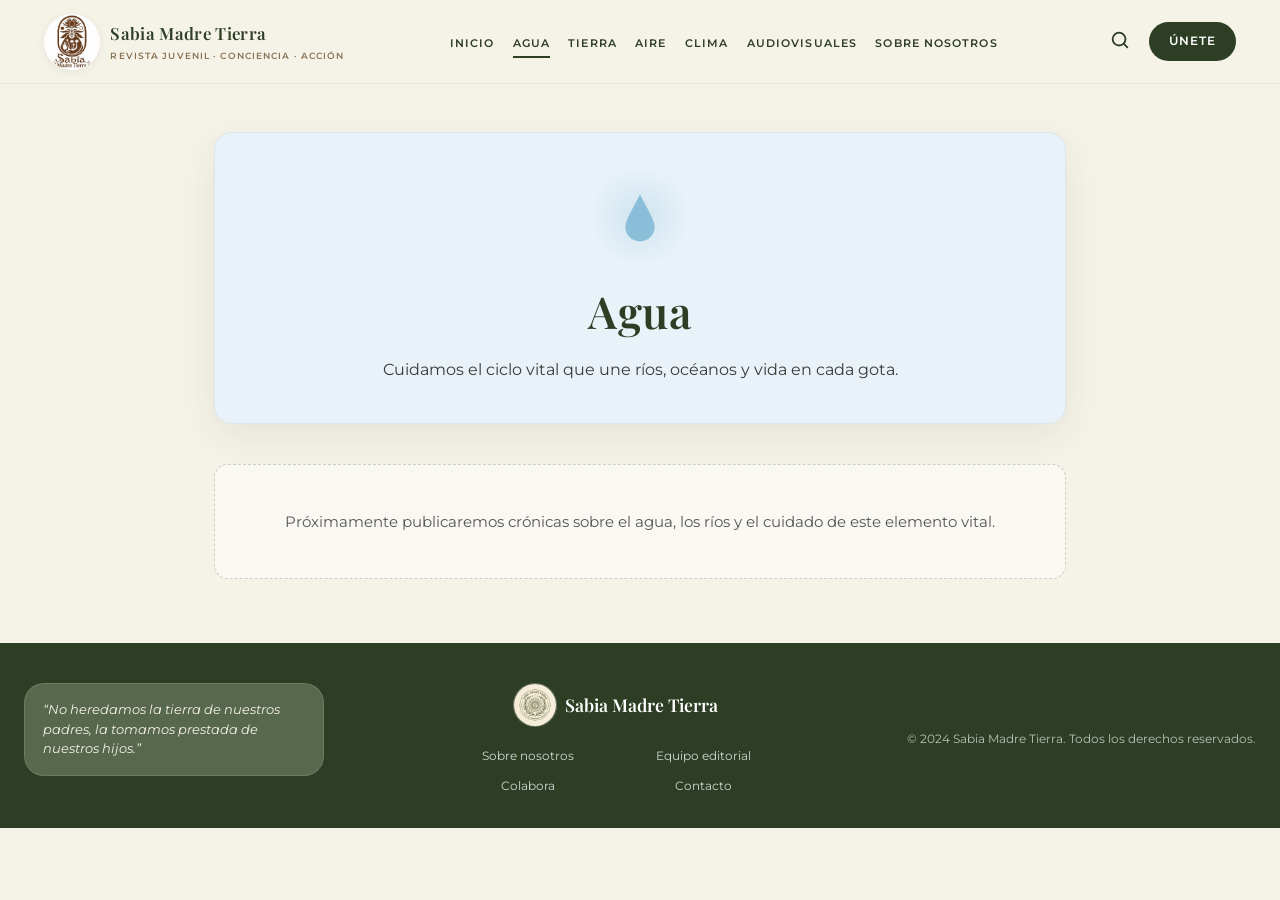
==== agua.html @ 7de76881 "version con video" ====
<!DOCTYPE html>
<html lang="es">
<head>
  <meta charset="UTF-8" />
  <meta name="viewport" content="width=device-width, initial-scale=1.0" />
  <title>Agua — Sabia Madre Tierra</title>
  <link rel="preconnect" href="https://fonts.googleapis.com" />
  <link rel="preconnect" href="https://fonts.gstatic.com" crossorigin />
  <link href="https://fonts.googleapis.com/css2?family=Dancing+Script:wght@500;600&family=Montserrat:wght@400;500;600;700&family=Playfair+Display:ital,wght@0,500;0,600;0,700;1,500;1,600&display=swap" rel="stylesheet" />
  <link rel="stylesheet" href="styles.css" />
  <link rel="icon" type="image/png" href="/imagenes/logo1.jpeg" />
</head>
<body>
  <header class="site-header">
    <div class="header-inner">
      <a href="index.html" class="brand" aria-label="Inicio Sabia Madre Tierra">
        <span class="brand-emblem" aria-hidden="true">
          <img src="imagenes/logo1.jpeg" alt="" class="brand-logo-img" width="56" height="56" decoding="async" />
        </span>
        <span class="brand-text">
          <span class="brand-name">Sabia Madre Tierra</span>
          <span class="brand-tag">REVISTA JUVENIL · CONCIENCIA · ACCIÓN</span>
        </span>
      </a>
      <nav class="main-nav" aria-label="Principal">
        <ul>
          <li><a href="index.html">INICIO</a></li>
          <li><a href="agua.html" class="is-active" aria-current="page">AGUA</a></li>
          <li><a href="tierra.html">TIERRA</a></li>
          <li><a href="aire.html">AIRE</a></li>
          <li><a href="clima.html">CLIMA</a></li>
          <li><a href="index.html#audiovisuales">AUDIOVISUALES</a></li>
          <li><a href="sobre-nosotros.html">SOBRE NOSOTROS</a></li>
        </ul>
      </nav>
      <div class="header-actions">
        <button type="button" class="icon-btn search-btn" aria-label="Buscar">
          <svg width="22" height="22" viewBox="0 0 24 24" fill="none" stroke="currentColor" stroke-width="2" stroke-linecap="round">
            <circle cx="11" cy="11" r="7"/>
            <path d="M20 20l-4-4"/>
          </svg>
        </button>
        <a href="index.html#comunidad" class="btn btn-primary btn-pill">ÚNETE</a>
      </div>
    </div>
  </header>

  <main class="page-chronicles">
    <header class="chronicles-hero chronicles-hero--agua">
      <div class="chronicles-hero-icon card-icon-wrap watercolor-blue" aria-hidden="true">
        <span class="card-icon">
          <svg viewBox="0 0 48 64" width="40" height="52"><path d="M24 4C14 24 6 36 6 44c0 10 8 18 18 18s18-8 18-18c0-8-8-20-18-40z" fill="#7EB8D4" opacity=".85"/></svg>
        </span>
      </div>
      <h1 class="chronicles-title">Agua</h1>
      <p class="chronicles-intro">Cuidamos el ciclo vital que une ríos, océanos y vida en cada gota.</p>
    </header>

    <section class="chronicles-list" aria-labelledby="chronicles-heading">
      <h2 id="chronicles-heading" class="visually-hidden">Crónicas sobre agua</h2>
      <!-- Añade cada crónica dentro de <ul class="chronicles-grid"> -->
      <ul class="chronicles-grid"></ul>
      <p class="chronicles-empty">Próximamente publicaremos crónicas sobre el agua, los ríos y el cuidado de este elemento vital.</p>
    </section>
  </main>

  <footer class="site-footer">
    <div class="footer-inner">
      <blockquote class="footer-quote">
        <span class="quote-bubble">“No heredamos la tierra de nuestros padres, la tomamos prestada de nuestros hijos.”</span>
      </blockquote>
      <div class="footer-center">
        <div class="footer-brand">
          <span class="brand-emblem brand-emblem--sm" aria-hidden="true">
            <img src="imagenes/logo.png" alt="" class="brand-logo-img brand-logo-img--sm" width="44" height="44" decoding="async" />
          </span>
          <span class="footer-brand-name">Sabia Madre Tierra</span>
        </div>
        <nav class="footer-nav" aria-label="Pie de página">
          <ul>
            <li><a href="sobre-nosotros.html">Sobre nosotros</a></li>
            <li><a href="#">Equipo editorial</a></li>
            <li><a href="#">Colabora</a></li>
            <li><a href="#">Contacto</a></li>
          </ul>
        </nav>
      </div>
      <p class="footer-copy">© 2024 Sabia Madre Tierra. Todos los derechos reservados.</p>
    </div>
  </footer>

  <script src="script.js"></script>
</body>
</html>
---- styles.css ----
/* Sabia Madre Tierra — paleta y layout según mockup */
:root {
  --cream: #f5f2e8;
  --cream-soft: #faf8f2;
  --forest: #2d3e24;
  --forest-hover: #24361d;
  --sage: #a8b89a;
  --sage-soft: rgba(168, 184, 154, 0.45);
  --sky-muted: #b8d4e8;
  --blue-card: #e8f2f8;
  --green-card: #e8efe3;
  --air-card: #e5f0f7;
  --sun-card: #faf3e0;
  --earth-card: #efe6d8;
  --brown-muted: #8b7355;
  --text-body: #3a3a38;
  --radius-lg: 18px;
  --radius-md: 14px;
  --radius-pill: 999px;
  --shadow-soft: 0 12px 40px rgba(45, 62, 36, 0.08);
  --font-serif: "Playfair Display", Georgia, serif;
  --font-sans: "Montserrat", system-ui, sans-serif;
  --font-script: "Dancing Script", cursive;
}

*,
*::before,
*::after {
  box-sizing: border-box;
}

html {
  scroll-behavior: smooth;
}

body {
  margin: 0;
  font-family: var(--font-sans);
  font-size: 15px;
  line-height: 1.55;
  color: var(--text-body);
  background: var(--cream);
}

img {
  max-width: 100%;
  height: auto;
  display: block;
}

a {
  color: inherit;
  text-decoration: none;
}

.visually-hidden {
  position: absolute;
  width: 1px;
  height: 1px;
  padding: 0;
  margin: -1px;
  overflow: hidden;
  clip: rect(0, 0, 0, 0);
  white-space: nowrap;
  border: 0;
}

/* Header */
.site-header {
  position: sticky;
  top: 0;
  z-index: 50;
  background: rgba(245, 242, 232, 0.92);
  backdrop-filter: blur(10px);
  border-bottom: 1px solid rgba(45, 62, 36, 0.06);
}

.header-inner {
  max-width: 1240px;
  margin: 0 auto;
  padding: 0.85rem 1.5rem;
  display: flex;
  align-items: center;
  justify-content: space-between;
  gap: 1.25rem;
  flex-wrap: wrap;
}

.brand {
  display: flex;
  align-items: center;
  gap: 0.65rem;
  min-width: 0;
}

.brand-emblem {
  flex-shrink: 0;
  color: var(--forest);
  display: flex;
  align-items: center;
  justify-content: center;
  border-radius: 50%;
  overflow: hidden;
  width: 56px;
  height: 56px;
  background: #fdf5e6;
  box-shadow: 0 2px 10px rgba(45, 62, 36, 0.08);
}

.brand-logo-img {
  width: 100%;
  height: 100%;
  object-fit: contain;
  display: block;
}

.brand-logo-img--sm {
  width: 100%;
  height: 100%;
}

.brand-text {
  display: flex;
  flex-direction: column;
  gap: 0.15rem;
  min-width: 0;
}

.brand-name {
  font-family: var(--font-serif);
  font-weight: 600;
  font-size: 1.05rem;
  letter-spacing: 0.02em;
  color: var(--forest);
}

.brand-tag {
  font-size: 0.58rem;
  font-weight: 600;
  letter-spacing: 0.12em;
  color: var(--brown-muted);
}

.main-nav ul {
  list-style: none;
  margin: 0;
  padding: 0;
  display: flex;
  flex-wrap: wrap;
  align-items: center;
  justify-content: center;
  gap: 0.35rem 1.15rem;
}

.main-nav a {
  font-size: 0.68rem;
  font-weight: 600;
  letter-spacing: 0.1em;
  color: var(--forest);
  padding: 0.35rem 0;
  border-bottom: 2px solid transparent;
  transition: border-color 0.2s, opacity 0.2s;
}

.main-nav a:hover {
  opacity: 0.75;
}

.main-nav a.is-active {
  border-bottom-color: var(--forest);
}

.header-actions {
  display: flex;
  align-items: center;
  gap: 0.75rem;
}

.icon-btn {
  background: none;
  border: none;
  padding: 0.4rem;
  cursor: pointer;
  color: var(--forest);
  border-radius: 10px;
  transition: background 0.2s, transform 0.2s;
}

.icon-btn:hover {
  background: rgba(45, 62, 36, 0.08);
}

.btn {
  display: inline-flex;
  align-items: center;
  justify-content: center;
  font-family: var(--font-sans);
  font-weight: 600;
  font-size: 0.72rem;
  letter-spacing: 0.08em;
  border: none;
  cursor: pointer;
  transition: transform 0.2s, background 0.2s, box-shadow 0.2s;
}

.btn-primary {
  background: var(--forest);
  color: #fff;
}

.btn-primary:hover {
  background: var(--forest-hover);
  transform: translateY(-1px);
  box-shadow: 0 6px 20px rgba(45, 62, 36, 0.25);
}

.btn-pill {
  padding: 0.65rem 1.25rem;
  border-radius: var(--radius-pill);
}

.link-arrow {
  font-size: 0.72rem;
  font-weight: 600;
  letter-spacing: 0.06em;
  color: var(--forest);
  border-bottom: 1px solid transparent;
  transition: border-color 0.2s, opacity 0.2s;
}

.link-arrow:hover {
  border-bottom-color: var(--forest);
}

.link-on-dark {
  color: #fff;
}

.link-on-dark:hover {
  border-bottom-color: rgba(255, 255, 255, 0.6);
}

/* Hero */
.hero {
  padding: 2.5rem 1.5rem 3.5rem;
  max-width: 1240px;
  margin: 0 auto;
}

.hero-grid {
  display: grid;
  grid-template-columns: 1fr 1.05fr;
  gap: 2.5rem 3rem;
  align-items: center;
}

.hero-copy {
  padding-right: 0.5rem;
}

.hero-title {
  font-family: var(--font-serif);
  font-weight: 600;
  font-size: clamp(2rem, 4vw, 2.85rem);
  line-height:1.2;
  color: var(--forest);
  margin: 0 0 1.25rem;
}

.hero-title em {
  font-style: italic;
  font-weight: 500;
}

.hero-lead {
  margin: 0 0 1.75rem;
  max-width: 32rem;
  font-size: 0.98rem;
  color: #4a4a46;
}

.hero-cta {
  display: flex;
  flex-wrap: wrap;
  align-items: center;
  gap: 1.25rem 1.75rem;
}

.hero-visual {
  position: relative;
  min-height: 420px;
}

.hero-visual-bg {
  position: absolute;
  inset: 8% 0 0 12%;
  background: radial-gradient(ellipse at 30% 40%, var(--sage-soft), transparent 55%);
  pointer-events: none;
}

.leaf {
  position: absolute;
  z-index: 2;
  pointer-events: none;
}

.leaf-1 {
  width: 72px;
  top: 4%;
  right: 6%;
}

.leaf-2 {
  width: 56px;
  bottom: 18%;
  left: 4%;
  transform: rotate(-15deg);
}

.hero-blob-wrap {
  position: relative;
  width: min(100%, 520px);
  margin-left: auto;
  margin-right: 0;
  padding: 1rem;
}

.blob-sage {
  position: absolute;
  border-radius: 50%;
  background: var(--sage-soft);
  z-index: 0;
}

.blob-sage-1 {
  width: 180px;
  height: 180px;
  top: -4%;
  left: -2%;
}

.blob-sage-2 {
  width: 120px;
  height: 120px;
  bottom: 12%;
  right: -4%;
}

.hero-photo {
  margin: 0;
  position: relative;
  z-index: 1;
  border-radius: 50%;
  overflow: hidden;
  aspect-ratio: 1 / 1.12;
  max-width: 100%;
  box-shadow: var(--shadow-soft);
  /* forma orgánica tipo óvalo */
  border-radius: 48% 52% 50% 50% / 42% 42% 58% 58%;
}

.hero-photo img {
  width: 100%;
  height: 100%;
  object-fit: cover;
  object-position: center 35%;
}

.hero-quote-circle {
  position: absolute;
  z-index: 3;
  right: -2%;
  bottom: 18%;
  width: 150px;
  height: 150px;
  border-radius: 50%;
  background: var(--forest);
  display: flex;
  align-items: center;
  justify-content: center;
  padding: 1.1rem;
  text-align: center;
  box-shadow: 0 10px 30px rgba(45, 62, 36, 0.35);
}

.hero-quote-script {
  margin: 0;
  font-family: var(--font-script);
  font-size: 1.35rem;
  line-height: 1.25;
  color: #fff;
  font-weight: 600;
}

.scroll-hint {
  position: absolute;
  left: 8%;
  bottom: 6%;
  z-index: 4;
  width: 44px;
  height: 44px;
  border-radius: 50%;
  border: none;
  background: #fff;
  box-shadow: 0 4px 20px rgba(0, 0, 0, 0.1);
  cursor: pointer;
  display: flex;
  align-items: center;
  justify-content: center;
  transition: transform 0.2s, box-shadow 0.2s;
}

.scroll-hint:hover {
  transform: scale(1.05);
  box-shadow: 0 8px 28px rgba(0, 0, 0, 0.12);
}

/* Categories */
.categories {
  padding: 0 1.5rem 3.5rem;
  max-width: 1240px;
  margin: 0 auto;
}

.category-grid {
  display: grid;
  grid-template-columns: repeat(5, 1fr);
  gap: 1rem;
}

.category-card {
  border-radius: var(--radius-lg);
  padding: 1.5rem 1.1rem 1.35rem;
  text-align: center;
  transition: transform 0.25s, box-shadow 0.25s;
  min-height: 100%;
  display: flex;
  flex-direction: column;
  align-items: center;
}

.category-card:hover {
  transform: translateY(-4px);
  box-shadow: var(--shadow-soft);
}

.card-agua {
  background: var(--blue-card);
}
.card-tierra {
  background: var(--green-card);
}
.card-aire {
  background: var(--air-card);
}
.card-clima {
  background: var(--sun-card);
}
.card-conciencia {
  background: var(--earth-card);
}

.card-icon-wrap {
  width: 88px;
  height: 88px;
  border-radius: 50%;
  display: flex;
  align-items: center;
  justify-content: center;
  margin-bottom: 1rem;
  position: relative;
}

.card-icon-wrap::after {
  content: "";
  position: absolute;
  inset: -6px;
  border-radius: 50%;
  opacity: 0.35;
  z-index: 0;
}

.watercolor-blue::after {
  background: radial-gradient(circle, #9ecae0 0%, transparent 70%);
}
.watercolor-green::after {
  background: radial-gradient(circle, #b5d4b0 0%, transparent 70%);
}
.watercolor-sky::after {
  background: radial-gradient(circle, #c5dce8 0%, transparent 70%);
}
.watercolor-sun::after {
  background: radial-gradient(circle, #f0d9a0 0%, transparent 70%);
}
.watercolor-earth::after {
  background: radial-gradient(circle, #d4c4a8 0%, transparent 70%);
}

.card-icon {
  position: relative;
  z-index: 1;
  display: flex;
  align-items: center;
  justify-content: center;
}

.card-title {
  margin: 0 0 0.5rem;
  font-size: 0.78rem;
  font-weight: 700;
  letter-spacing: 0.12em;
  color: var(--forest);
}

.card-desc {
  margin: 0 0 1rem;
  font-size: 0.78rem;
  color: #555;
  flex: 1;
}

.card-more {
  font-size: 0.72rem;
  font-weight: 600;
  color: var(--forest);
  letter-spacing: 0.04em;
}

.card-more:hover {
  text-decoration: underline;
}

/* Audiovisual */
.audiovisual {
  padding: 0 1.5rem 3.5rem;
  max-width: 1240px;
  margin: 0 auto;
}

.section-head {
  display: flex;
  align-items: center;
  gap: 0.6rem;
  margin-bottom: 1.25rem;
}

.section-icon {
  color: var(--forest);
  display: flex;
}

.section-title {
  margin: 0;
  font-family: var(--font-sans);
  font-size: 0.85rem;
  font-weight: 700;
  letter-spacing: 0.14em;
  color: var(--forest);
}

.carousel {
  position: relative;
  display: flex;
  align-items: center;
  gap: 0.5rem;
}

.carousel-viewport {
  overflow: hidden;
  flex: 1;
  border-radius: var(--radius-md);
}

.carousel-track {
  list-style: none;
  margin: 0;
  padding: 0.25rem 0 0.5rem;
  display: flex;
  gap: 1.1rem;
  transition: transform 0.45s cubic-bezier(0.25, 0.8, 0.25, 1);
  will-change: transform;
}

.av-card {
  flex: 0 0 calc((100% - 3 * 1.1rem) / 4);
  min-width: 200px;
  max-width: 280px;
}

@media (min-width: 1100px) {
  .av-card {
    flex: 0 0 calc((100% - 4 * 1.1rem) / 5);
  }
}

.av-thumb {
  position: relative;
  display: block;
  border-radius: var(--radius-md);
  overflow: hidden;
  aspect-ratio: 16 / 10;
  margin-bottom: 0.65rem;
  box-shadow: 0 4px 16px rgba(45, 62, 36, 0.1);
  transition: transform 0.25s, box-shadow 0.25s;
}

.av-thumb:hover {
  transform: translateY(-3px);
  box-shadow: 0 10px 28px rgba(45, 62, 36, 0.15);
}

.av-thumb img {
  width: 100%;
  height: 100%;
  object-fit: cover;
}

.av-play {
  position: absolute;
  inset: 0;
  display: flex;
  align-items: center;
  justify-content: center;
  background: rgba(45, 62, 36, 0.25);
  transition: background 0.2s;
}

.av-thumb:hover .av-play {
  background: rgba(45, 62, 36, 0.35);
}

.av-duration {
  position: absolute;
  bottom: 8px;
  right: 8px;
  font-size: 0.65rem;
  font-weight: 600;
  letter-spacing: 0.04em;
  color: #fff;
  background: rgba(0, 0, 0, 0.55);
  padding: 0.2rem 0.45rem;
  border-radius: 6px;
}

.av-title {
  margin: 0 0 0.35rem;
  font-family: var(--font-serif);
  font-size: 0.95rem;
  font-weight: 600;
  line-height: 1.35;
  color: var(--forest);
}

.av-tag {
  font-size: 0.65rem;
  font-weight: 600;
  letter-spacing: 0.1em;
  text-transform: uppercase;
  color: #6d6d6a;
}

.carousel-btn {
  flex-shrink: 0;
  width: 42px;
  height: 42px;
  border-radius: 50%;
  border: 1px solid rgba(45, 62, 36, 0.12);
  background: #fff;
  color: #888;
  cursor: pointer;
  display: flex;
  align-items: center;
  justify-content: center;
  transition: background 0.2s, color 0.2s, border-color 0.2s;
}

.carousel-btn:hover:not(:disabled) {
  color: var(--forest);
  border-color: rgba(45, 62, 36, 0.25);
  background: var(--cream-soft);
}

.carousel-btn:disabled {
  opacity: 0.35;
  cursor: not-allowed;
}

/* Páginas de crónicas (Agua, Tierra, Aire, Clima) */
.page-chronicles {
  padding: clamp(2rem, 5vw, 3rem) clamp(1rem, 4vw, 1.5rem) clamp(3rem, 6vw, 4rem);
  max-width: 900px;
  margin: 0 auto;
  width: 100%;
}

.chronicles-hero {
  text-align: center;
  margin: 0 auto 2.5rem;
  padding: clamp(1.75rem, 4vw, 2.5rem) clamp(1.25rem, 4vw, 2rem);
  border-radius: var(--radius-lg);
  border: 1px solid rgba(45, 62, 36, 0.06);
  box-shadow: var(--shadow-soft);
}

.chronicles-hero--agua {
  background: var(--blue-card);
}

.chronicles-hero--tierra {
  background: var(--green-card);
}

.chronicles-hero--aire {
  background: var(--air-card);
}

.chronicles-hero--clima {
  background: var(--sun-card);
}

.chronicles-hero-icon {
  margin: 0 auto 1rem;
}

.chronicles-title {
  margin: 0 0 0.75rem;
  font-family: var(--font-serif);
  font-size: clamp(2rem, 5vw, 2.75rem);
  font-weight: 600;
  color: var(--forest);
  letter-spacing: 0.02em;
}

.chronicles-intro {
  margin: 0;
  max-width: 36rem;
  margin-inline: auto;
  font-size: clamp(0.9rem, 2.2vw, 1rem);
  line-height: 1.6;
  color: var(--text-body);
}

.chronicles-list {
  margin: 0;
}

.chronicles-grid {
  list-style: none;
  margin: 0;
  padding: 0;
  display: grid;
  gap: 1.25rem;
}

.chronicles-grid:not(:empty) + .chronicles-empty {
  display: none;
}

.chronicle-card {
  padding: 1.35rem 1.5rem;
  background: var(--cream-soft);
  border-radius: var(--radius-md);
  border: 1px solid rgba(45, 62, 36, 0.08);
  box-shadow: 0 4px 16px rgba(45, 62, 36, 0.06);
}

.chronicle-card h2 {
  margin: 0 0 0.5rem;
  font-family: var(--font-serif);
  font-size: 1.25rem;
  font-weight: 600;
  color: var(--forest);
}

.chronicle-card h2 a:hover {
  text-decoration: underline;
}

.chronicle-excerpt {
  margin: 0 0 0.65rem;
  font-size: 0.9rem;
  line-height: 1.6;
  color: var(--text-body);
}

.chronicle-date {
  font-size: 0.75rem;
  font-weight: 600;
  letter-spacing: 0.06em;
  text-transform: uppercase;
  color: var(--brown-muted);
}

.chronicles-empty {
  margin: 0;
  text-align: center;
  padding: clamp(2rem, 5vw, 2.75rem) clamp(1.25rem, 4vw, 1.75rem);
  border-radius: var(--radius-md);
  background: var(--cream-soft);
  border: 1px dashed rgba(45, 62, 36, 0.22);
  font-size: clamp(0.88rem, 2.2vw, 0.95rem);
  line-height: 1.65;
  color: #555;
}

/* Página de video */
.page-video {
  padding: clamp(1.5rem, 4vw, 2.5rem) clamp(1rem, 4vw, 1.5rem) clamp(3rem, 6vw, 4rem);
  max-width: 960px;
  margin: 0 auto;
  width: 100%;
}

.video-page-inner {
  width: 100%;
}

.video-back {
  display: inline-block;
  margin-bottom: 1.25rem;
  font-size: 0.85rem;
  font-weight: 600;
  color: var(--forest);
}

.video-page-title {
  margin: 0 0 0.5rem;
  font-family: var(--font-serif);
  font-size: clamp(1.5rem, 4vw, 2rem);
  font-weight: 600;
  color: var(--forest);
}

.video-page-desc {
  margin: 0 0 1.5rem;
  font-size: 0.95rem;
  line-height: 1.6;
  color: var(--text-body);
}

.video-player-wrap {
  border-radius: var(--radius-lg);
  overflow: hidden;
  background: #1a1a18;
  box-shadow: var(--shadow-soft);
  border: 1px solid rgba(45, 62, 36, 0.1);
}

.video-player {
  display: block;
  width: 100%;
  max-height: min(72vh, 720px);
  aspect-ratio: 16 / 9;
  object-fit: contain;
  background: #000;
}

.av-title a {
  color: inherit;
  transition: color 0.2s;
}

.av-title a:hover {
  color: var(--forest);
}

/* Página Sobre nosotros */
.page-about {
  display: flex;
  flex-direction: column;
  justify-content: center;
  flex: 1;
  min-height: calc(100vh - 88px - 220px);
  padding-top: 0.5rem;
}

/* Sobre nosotros */
.about {
  padding: clamp(2rem, 5vw, 3.5rem) clamp(1rem, 4vw, 1.5rem) clamp(2.5rem, 6vw, 4rem);
  max-width: 1240px;
  margin: 0 auto;
  width: 100%;
}

.about-inner {
  display: grid;
  grid-template-columns: minmax(0, 0.95fr) minmax(0, 1.05fr);
  gap: clamp(1.5rem, 4vw, 2.5rem);
  align-items: center;
  max-width: 1040px;
  width: 100%;
  margin: 0 auto;
  padding: clamp(1.5rem, 4vw, 2.5rem) clamp(1.25rem, 4vw, 2rem);
  background: var(--cream-soft);
  border-radius: var(--radius-lg);
  box-shadow: var(--shadow-soft);
  border: 1px solid rgba(45, 62, 36, 0.06);
}

.about-media {
  margin: 0;
  width: 100%;
  border-radius: var(--radius-md);
  overflow: hidden;
  box-shadow: 0 8px 28px rgba(45, 62, 36, 0.12);
}

.about-media img {
  width: 100%;
  height: auto;
  display: block;
  object-fit: cover;
  aspect-ratio: 4 / 5;
}

.about-content {
  min-width: 0;
}

.about-title {
  margin: 0 0 1.25rem;
  font-family: var(--font-serif);
  font-size: clamp(1.75rem, 4vw, 2.25rem);
  font-weight: 600;
  color: var(--forest);
  letter-spacing: 0.02em;
}

.about-body {
  display: flex;
  flex-direction: column;
  gap: 1.1rem;
}

.about-body p {
  margin: 0;
  font-size: clamp(0.88rem, 2.2vw, 0.95rem);
  line-height: 1.65;
  color: var(--text-body);
}

/* Dual: featured + newsletter */
.dual-grid {
  max-width: 1240px;
  margin: 0 auto;
  padding: 0 1.5rem 4rem;
  display: grid;
  grid-template-columns: 1fr 1fr;
  gap: 1.25rem;
  align-items: stretch;
}

.featured-block {
  position: relative;
  background: var(--forest);
  color: #fff;
  border-radius: var(--radius-lg);
  padding: 2rem 2rem 2.25rem;
  overflow: hidden;
  min-height: 280px;
  display: flex;
  flex-direction: column;
  justify-content: center;
  transition: transform 0.25s, box-shadow 0.25s;
}

.featured-block:hover {
  transform: translateY(-2px);
  box-shadow: 0 16px 40px rgba(45, 62, 36, 0.25);
}

.featured-kicker {
  margin: 0 0 0.75rem;
  font-size: 0.68rem;
  font-weight: 700;
  letter-spacing: 0.14em;
  opacity: 0.9;
}

.featured-title {
  margin: 0 0 1.25rem;
  font-family: var(--font-serif);
  font-size: clamp(1.35rem, 2.4vw, 1.75rem);
  font-weight: 600;
  line-height: 1.3;
  max-width: 22rem;
}

.featured-deco {
  position: absolute;
  right: -10px;
  bottom: -20px;
  opacity: 0.5;
  pointer-events: none;
}

.newsletter-block {
  position: relative;
  background: #ebe4d4;
  border-radius: var(--radius-lg);
  padding: 2rem 2rem 1.75rem;
  overflow: hidden;
  transition: transform 0.25s, box-shadow 0.25s;
}

.newsletter-block:hover {
  transform: translateY(-2px);
  box-shadow: var(--shadow-soft);
}

.newsletter-title {
  margin: 0 0 0.65rem;
  font-family: var(--font-sans);
  font-size: 0.82rem;
  font-weight: 700;
  letter-spacing: 0.12em;
  color: var(--forest);
}

.newsletter-text {
  margin: 0 0 1.25rem;
  font-size: 0.88rem;
  color: #4a4a46;
  max-width: 26rem;
}

.newsletter-form {
  display: flex;
  gap: 0;
  margin-bottom: 1.35rem;
  max-width: 100%;
}

.newsletter-input {
  flex: 1;
  min-width: 0;
  padding: 0.85rem 1rem;
  border: 1px solid rgba(45, 62, 36, 0.12);
  border-radius: var(--radius-md) 0 0 var(--radius-md);
  font-family: var(--font-sans);
  font-size: 0.85rem;
  background: #fff;
  outline: none;
}

.newsletter-input:focus {
  border-color: var(--forest);
}

.newsletter-submit {
  flex-shrink: 0;
  width: 52px;
  border: none;
  background: var(--forest);
  color: #fff;
  border-radius: 0 var(--radius-md) var(--radius-md) 0;
  cursor: pointer;
  display: flex;
  align-items: center;
  justify-content: center;
  transition: background 0.2s;
}

.newsletter-submit:hover {
  background: var(--forest-hover);
}

.social-row {
  display: flex;
  gap: 0.85rem;
}

.social-link {
  color: var(--forest);
  opacity: 0.85;
  transition: opacity 0.2s, transform 0.2s;
}

.social-link:hover {
  opacity: 1;
  transform: translateY(-2px);
}

.newsletter-deco {
  position: absolute;
  right: -5%;
  bottom: -15%;
  width: 140px;
  opacity: 1;
  pointer-events: none;
}

/* Footer */
.site-footer {
  background: var(--forest);
  color: rgba(255, 255, 255, 0.9);
  padding: 2.5rem 1.5rem 2rem;
}

.footer-inner {
  max-width: 1240px;
  margin: 0 auto;
  display: flex;
  flex-wrap: wrap;
  align-items: flex-start;
  justify-content: space-between;
  gap: 2rem;
}

.footer-quote {
  margin: 0;
  flex: 1 1 240px;
  max-width: 300px;
}

.quote-bubble {
  display: inline-block;
  font-size: 0.82rem;
  line-height: 1.5;
  font-style: italic;
  padding: 1rem 1.15rem;
  border-radius: 20px;
  background: rgba(168, 184, 154, 0.35);
  color: #f5f2e8;
  border: 1px solid rgba(255, 255, 255, 0.12);
}

.footer-center {
  flex: 1 1 280px;
  text-align: center;
}

.footer-brand {
  display: flex;
  align-items: center;
  justify-content: center;
  gap: 0.5rem;
  margin-bottom: 1rem;
  color: #fff;
}

.brand-emblem--sm {
  color: #fff;
  width: 44px;
  height: 44px;
  background: rgba(255, 255, 255, 0.12);
  box-shadow: none;
  border: 1px solid rgba(255, 255, 255, 0.2);
}

.footer-brand-name {
  font-family: var(--font-serif);
  font-size: 1.1rem;
  font-weight: 600;
}

.footer-nav ul {
  list-style: none;
  margin: 0;
  padding: 0;
  display: grid;
  grid-template-columns: 1fr 1fr;
  gap: 0.4rem 2rem;
  justify-content: center;
  justify-items: center;
  max-width: 320px;
  margin-left: auto;
  margin-right: auto;
}

.footer-nav a {
  font-size: 0.78rem;
  opacity: 0.88;
  transition: opacity 0.2s;
}

.footer-nav a:hover {
  opacity: 1;
  text-decoration: underline;
}

.footer-copy {
  margin: 0;
  flex: 0 0 auto;
  font-size: 0.72rem;
  opacity: 0.75;
  align-self: center;
  text-align: right;
}

@media (max-width: 1024px) {
  .category-grid {
    grid-template-columns: repeat(3, 1fr);
  }

  .hero-grid {
    grid-template-columns: 1fr;
  }

  .hero-visual {
    min-height: 380px;
    max-width: 520px;
    margin: 0 auto;
  }

  .hero-blob-wrap {
    margin: 0 auto;
  }

  .scroll-hint {
    left: 0;
  }

  .about-inner {
    grid-template-columns: 1fr;
    max-width: 640px;
  }

  .about-media {
    max-width: 420px;
    margin-inline: auto;
  }
}

@media (max-width: 768px) {
  .header-inner {
    justify-content: center;
  }

  .main-nav {
    order: 3;
    width: 100%;
  }

  .main-nav ul {
    justify-content: center;
  }

  .category-grid {
    grid-template-columns: repeat(2, 1fr);
  }

  .dual-grid {
    grid-template-columns: 1fr;
  }

  .carousel-btn {
    display: none;
  }

  .carousel-viewport {
    overflow-x: auto;
    scroll-snap-type: x mandatory;
    -webkit-overflow-scrolling: touch;
  }

  .carousel-track {
    transition: none;
  }

  .av-card {
    scroll-snap-align: start;
    flex: 0 0 78vw;
    max-width: 300px;
  }

  .footer-inner {
    flex-direction: column;
    align-items: center;
    text-align: center;
  }

  .footer-quote {
    max-width: 100%;
  }

  .footer-copy {
    text-align: center;
  }

  .about-inner {
    max-width: 100%;
    padding: 1.5rem 1.15rem;
    gap: 1.35rem;
  }

  .about-media {
    max-width: 100%;
  }

  .about-media img {
    aspect-ratio: 16 / 10;
    max-height: 280px;
  }

  .about-title {
    font-size: 1.65rem;
    text-align: center;
  }

  .about-content {
    text-align: left;
  }

  .about-body {
    gap: 1rem;
  }
}

@media (max-width: 480px) {
  .category-grid {
    grid-template-columns: 1fr;
  }

  .hero-quote-circle {
    width: 130px;
    height: 130px;
    right: 0;
  }

  .hero-quote-script {
    font-size: 1.15rem;
  }

  .about {
    padding-inline: 0.85rem;
  }

  .about-inner {
    padding: 1.25rem 1rem;
    border-radius: var(--radius-md);
  }

  .about-media img {
    max-height: 220px;
    aspect-ratio: 3 / 2;
  }

  .about-title {
    font-size: 1.45rem;
    margin-bottom: 1rem;
  }

  .about-body p {
    font-size: 0.88rem;
    line-height: 1.6;
  }
}

@media (prefers-reduced-motion: reduce) {
  html {
    scroll-behavior: auto;
  }

  *,
  *::before,
  *::after {
    animation-duration: 0.01ms !important;
    animation-iteration-count: 1 !important;
    transition-duration: 0.01ms !important;
  }

  .carousel-track {
    transition: none;
  }
}
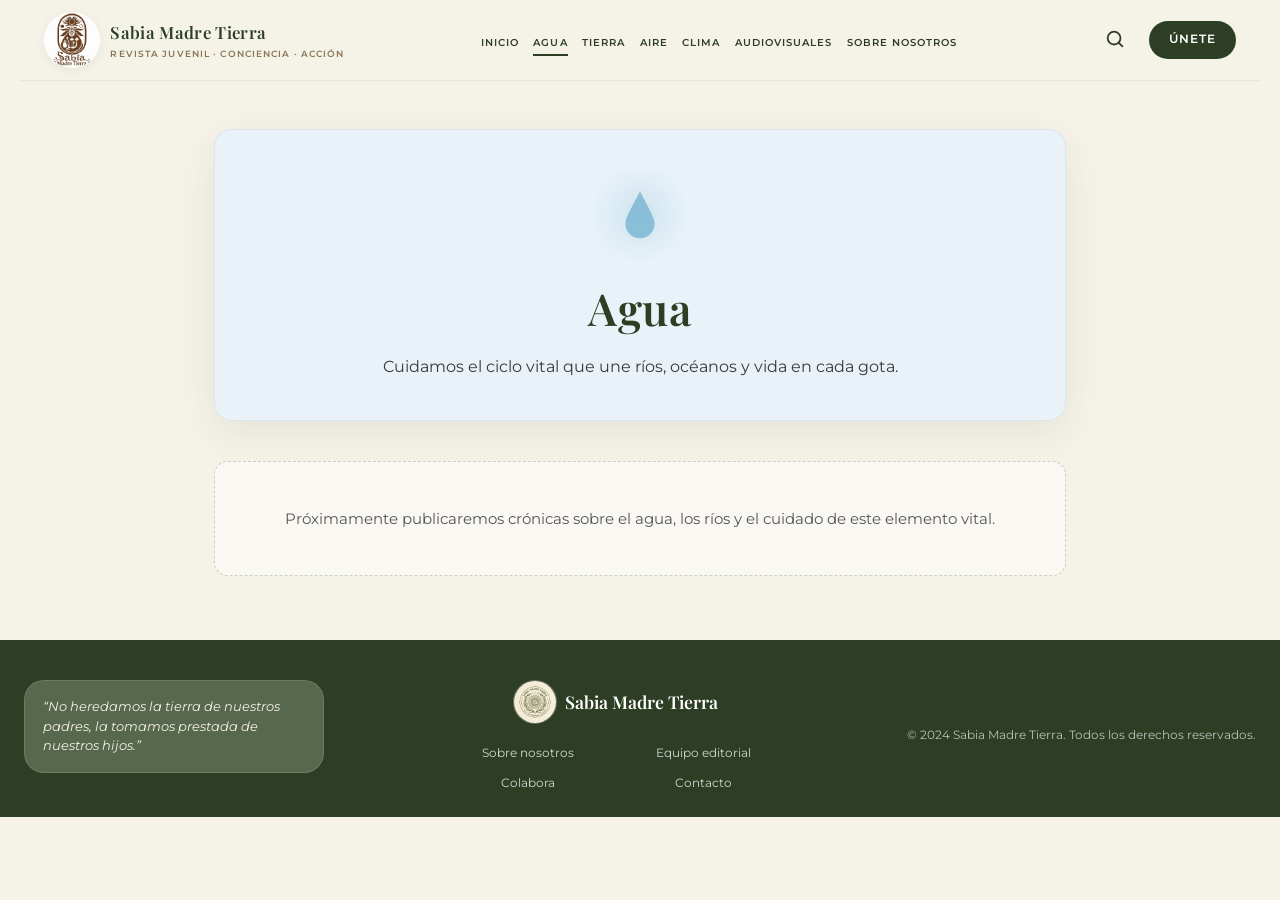
==== commit 7f7c3100: "corregido errores" ====
--- a/agua.html
+++ b/agua.html
@@ -22,17 +22,6 @@
           <span class="brand-tag">REVISTA JUVENIL · CONCIENCIA · ACCIÓN</span>
         </span>
       </a>
-      <nav class="main-nav" aria-label="Principal">
-        <ul>
-          <li><a href="index.html">INICIO</a></li>
-          <li><a href="agua.html" class="is-active" aria-current="page">AGUA</a></li>
-          <li><a href="tierra.html">TIERRA</a></li>
-          <li><a href="aire.html">AIRE</a></li>
-          <li><a href="clima.html">CLIMA</a></li>
-          <li><a href="index.html#audiovisuales">AUDIOVISUALES</a></li>
-          <li><a href="sobre-nosotros.html">SOBRE NOSOTROS</a></li>
-        </ul>
-      </nav>
       <div class="header-actions">
         <button type="button" class="icon-btn search-btn" aria-label="Buscar">
           <svg width="22" height="22" viewBox="0 0 24 24" fill="none" stroke="currentColor" stroke-width="2" stroke-linecap="round">
@@ -40,9 +29,29 @@
             <path d="M20 20l-4-4"/>
           </svg>
         </button>
-        <a href="index.html#comunidad" class="btn btn-primary btn-pill">ÚNETE</a>
+        <a href="index.html#comunidad" class="btn btn-primary btn-pill header-cta">ÚNETE</a>
       </div>
+      <button type="button" class="nav-toggle" data-nav-toggle aria-expanded="false" aria-controls="site-nav" aria-label="Abrir menú">
+        <span class="nav-toggle-bars" aria-hidden="true">
+          <span class="nav-toggle-bar"></span>
+          <span class="nav-toggle-bar"></span>
+          <span class="nav-toggle-bar"></span>
+        </span>
+      </button>
     </div>
+    <nav class="main-nav" id="site-nav" aria-label="Principal">
+      <ul class="nav-list">
+        <li><a href="index.html">Inicio</a></li>
+        <li><a href="agua.html" class="is-active" aria-current="page">Agua</a></li>
+        <li><a href="tierra.html">Tierra</a></li>
+        <li><a href="aire.html">Aire</a></li>
+        <li><a href="clima.html">Clima</a></li>
+        <li><a href="index.html#audiovisuales">Audiovisuales</a></li>
+        <li><a href="sobre-nosotros.html">Sobre nosotros</a></li>
+        <li class="nav-item-cta"><a href="index.html#comunidad" class="nav-cta">Únete</a></li>
+      </ul>
+    </nav>
+    <button type="button" class="nav-backdrop" data-nav-close hidden aria-label="Cerrar menú"></button>
   </header>
 
   <main class="page-chronicles">
--- a/styles.css
+++ b/styles.css
@@ -21,6 +21,13 @@
   --font-serif: "Playfair Display", Georgia, serif;
   --font-sans: "Montserrat", system-ui, sans-serif;
   --font-script: "Dancing Script", cursive;
+  --header-height: 4.5rem;
+  --page-gutter: clamp(1rem, 4vw, 1.5rem);
+  --section-gap: clamp(2rem, 5vw, 3.5rem);
+  --bp-sm: 480px;
+  --bp-md: 768px;
+  --bp-lg: 1024px;
+  --bp-xl: 1200px;
 }
 
 *,
@@ -31,15 +38,23 @@
 
 html {
   scroll-behavior: smooth;
+  scroll-padding-top: calc(var(--header-height) + 0.75rem);
 }
 
 body {
   margin: 0;
   font-family: var(--font-sans);
-  font-size: 15px;
+  font-size: clamp(0.9rem, 2vw, 15px);
   line-height: 1.55;
   color: var(--text-body);
   background: var(--cream);
+  overflow-x: hidden;
+  min-height: 100vh;
+  min-height: 100dvh;
+}
+
+body.nav-open {
+  overflow: hidden;
 }
 
 img {
@@ -69,21 +84,119 @@
 .site-header {
   position: sticky;
   top: 0;
-  z-index: 50;
+  z-index: 60;
   background: rgba(245, 242, 232, 0.92);
   backdrop-filter: blur(10px);
   border-bottom: 1px solid rgba(45, 62, 36, 0.06);
+  padding-top: env(safe-area-inset-top, 0);
 }
 
 .header-inner {
   max-width: 1240px;
   margin: 0 auto;
-  padding: 0.85rem 1.5rem;
+  padding: 0.75rem var(--page-gutter);
+  min-height: var(--header-height);
   display: flex;
   align-items: center;
   justify-content: space-between;
-  gap: 1.25rem;
-  flex-wrap: wrap;
+  gap: 0.75rem 1rem;
+}
+
+.nav-toggle {
+  display: none;
+  flex-shrink: 0;
+  align-items: center;
+  justify-content: center;
+  width: 48px;
+  height: 48px;
+  padding: 0;
+  margin: 0;
+  border: none;
+  border-radius: 50%;
+  background: transparent;
+  color: var(--forest);
+  cursor: pointer;
+  transition: background 0.2s;
+  -webkit-tap-highlight-color: transparent;
+}
+
+.nav-toggle:hover {
+  background: rgba(45, 62, 36, 0.08);
+}
+
+.nav-toggle-bars {
+  position: relative;
+  display: block;
+  width: 26px;
+  height: 18px;
+}
+
+.nav-toggle-bar {
+  position: absolute;
+  left: 0;
+  right: 0;
+  height: 2.5px;
+  background: currentColor;
+  border-radius: 3px;
+  transition: transform 0.3s ease, top 0.3s ease, opacity 0.2s ease;
+}
+
+.nav-toggle-bar:nth-child(1) {
+  top: 0;
+}
+
+.nav-toggle-bar:nth-child(2) {
+  top: 50%;
+  transform: translateY(-50%);
+}
+
+.nav-toggle-bar:nth-child(3) {
+  bottom: 0;
+}
+
+body.nav-open .nav-toggle-bar:nth-child(1) {
+  top: 50%;
+  transform: translateY(-50%) rotate(45deg);
+}
+
+body.nav-open .nav-toggle-bar:nth-child(2) {
+  opacity: 0;
+}
+
+body.nav-open .nav-toggle-bar:nth-child(3) {
+  bottom: auto;
+  top: 50%;
+  transform: translateY(-50%) rotate(-45deg);
+}
+
+.nav-backdrop {
+  position: fixed;
+  inset: 0;
+  z-index: 48;
+  background: rgba(26, 36, 20, 0.55);
+  border: none;
+  padding: 0;
+  margin: 0;
+  cursor: pointer;
+  opacity: 0;
+  pointer-events: none;
+  transition: opacity 0.3s ease;
+}
+
+body.nav-open .nav-backdrop {
+  opacity: 1;
+  pointer-events: auto;
+}
+
+.main-nav {
+  flex: 1 1 auto;
+  display: flex;
+  justify-content: center;
+  min-width: 0;
+}
+
+.nav-item-cta {
+  display: none;
 }
 
 .brand {
@@ -141,6 +254,7 @@
   color: var(--brown-muted);
 }
 
+.nav-list,
 .main-nav ul {
   list-style: none;
   margin: 0;
@@ -156,10 +270,11 @@
   font-size: 0.68rem;
   font-weight: 600;
   letter-spacing: 0.1em;
+  text-transform: uppercase;
   color: var(--forest);
   padding: 0.35rem 0;
   border-bottom: 2px solid transparent;
-  transition: border-color 0.2s, opacity 0.2s;
+  transition: border-color 0.2s, opacity 0.2s, background 0.2s, color 0.2s;
 }
 
 .main-nav a:hover {
@@ -168,6 +283,12 @@
 
 .main-nav a.is-active {
   border-bottom-color: var(--forest);
+}
+
+.main-nav a:focus-visible,
+.nav-toggle:focus-visible {
+  outline: 2px solid var(--forest);
+  outline-offset: 3px;
 }
 
 .header-actions {
@@ -180,10 +301,13 @@
   background: none;
   border: none;
   padding: 0.4rem;
+  min-width: 44px;
+  min-height: 44px;
   cursor: pointer;
   color: var(--forest);
   border-radius: 10px;
   transition: background 0.2s, transform 0.2s;
+  -webkit-tap-highlight-color: transparent;
 }
 
 .icon-btn:hover {
@@ -242,9 +366,10 @@
 
 /* Hero */
 .hero {
-  padding: 2.5rem 1.5rem 3.5rem;
+  padding: var(--section-gap) var(--page-gutter);
   max-width: 1240px;
   margin: 0 auto;
+  width: 100%;
 }
 
 .hero-grid {
@@ -417,15 +542,16 @@
 
 /* Categories */
 .categories {
-  padding: 0 1.5rem 3.5rem;
+  padding: 0 var(--page-gutter) var(--section-gap);
   max-width: 1240px;
   margin: 0 auto;
+  width: 100%;
 }
 
 .category-grid {
   display: grid;
-  grid-template-columns: repeat(5, 1fr);
-  gap: 1rem;
+  grid-template-columns: repeat(3, 1fr);
+  gap: clamp(0.75rem, 2vw, 1rem);
 }
 
 .category-card {
@@ -532,9 +658,10 @@
 
 /* Audiovisual */
 .audiovisual {
-  padding: 0 1.5rem 3.5rem;
+  padding: 0 var(--page-gutter) var(--section-gap);
   max-width: 1240px;
   margin: 0 auto;
+  width: 100%;
 }
 
 .section-head {
@@ -582,15 +709,9 @@
 }
 
 .av-card {
-  flex: 0 0 calc((100% - 3 * 1.1rem) / 4);
-  min-width: 200px;
+  flex: 0 0 calc((100% - 2 * 1.1rem) / 3);
+  min-width: 180px;
   max-width: 280px;
-}
-
-@media (min-width: 1100px) {
-  .av-card {
-    flex: 0 0 calc((100% - 4 * 1.1rem) / 5);
-  }
 }
 
 .av-thumb {
@@ -943,10 +1064,11 @@
 .dual-grid {
   max-width: 1240px;
   margin: 0 auto;
-  padding: 0 1.5rem 4rem;
+  padding: 0 var(--page-gutter) clamp(2.5rem, 6vw, 4rem);
+  width: 100%;
   display: grid;
   grid-template-columns: 1fr 1fr;
-  gap: 1.25rem;
+  gap: clamp(1rem, 3vw, 1.25rem);
   align-items: stretch;
 }
 
@@ -1094,7 +1216,8 @@
 .site-footer {
   background: var(--forest);
   color: rgba(255, 255, 255, 0.9);
-  padding: 2.5rem 1.5rem 2rem;
+  padding: clamp(2rem, 5vw, 2.5rem) var(--page-gutter) clamp(1.5rem, 4vw, 2rem);
+  padding-bottom: max(1.5rem, env(safe-area-inset-bottom));
 }
 
 .footer-inner {
@@ -1188,18 +1311,196 @@
   text-align: right;
 }
 
-@media (max-width: 1024px) {
+/* ——— Escritorio amplio (≥1200px) ——— */
+@media (min-width: 1200px) {
+  .category-grid {
+    grid-template-columns: repeat(5, 1fr);
+  }
+
+  .av-card {
+    flex: 0 0 calc((100% - 4 * 1.1rem) / 5);
+  }
+}
+
+/* ——— Menú simple (tablet y móvil) ——— */
+@media (max-width: 1023px) {
+  :root {
+    --header-height: 3.75rem;
+  }
+
+  .header-inner {
+    display: flex;
+    align-items: center;
+    justify-content: space-between;
+    gap: 0.75rem;
+  }
+
+  .brand {
+    flex: 1;
+    min-width: 0;
+  }
+
+  .brand-tag {
+    display: none;
+  }
+
+  .header-actions {
+    display: none;
+  }
+
+  .nav-toggle {
+    display: flex;
+  }
+
+  .main-nav {
+    position: fixed;
+    top: var(--header-height);
+    left: 0;
+    right: 0;
+    z-index: 55;
+    flex: none;
+    display: block;
+    background: var(--cream);
+    border-bottom: 1px solid rgba(45, 62, 36, 0.1);
+    box-shadow: 0 10px 28px rgba(45, 62, 36, 0.12);
+    max-height: 0;
+    overflow: hidden;
+    opacity: 0;
+    visibility: hidden;
+    pointer-events: none;
+    transition:
+      max-height 0.35s ease,
+      opacity 0.25s ease,
+      visibility 0.35s;
+  }
+
+  body.nav-open .main-nav {
+    max-height: min(85vh, 520px);
+    opacity: 1;
+    visibility: visible;
+    pointer-events: auto;
+    overflow-y: auto;
+    -webkit-overflow-scrolling: touch;
+    overscroll-behavior: contain;
+    padding-bottom: env(safe-area-inset-bottom, 0);
+  }
+
+  .nav-list,
+  .main-nav ul {
+    flex-direction: column;
+    align-items: stretch;
+    gap: 0;
+    padding: 0.5rem 0 0.25rem;
+  }
+
+  .nav-list li {
+    border-bottom: 1px solid rgba(45, 62, 36, 0.08);
+  }
+
+  .nav-list li:last-child {
+    border-bottom: none;
+  }
+
+  .main-nav a:not(.nav-cta) {
+    display: block;
+    min-height: 52px;
+    padding: 0.95rem var(--page-gutter);
+    font-size: 1rem;
+    font-weight: 600;
+    letter-spacing: 0.02em;
+    text-transform: none;
+    color: var(--forest);
+    border-radius: 0;
+    border-bottom: none;
+  }
+
+  .main-nav a:not(.nav-cta):hover {
+    opacity: 1;
+    color: var(--forest-hover);
+    background: rgba(45, 62, 36, 0.06);
+  }
+
+  .main-nav a.is-active:not(.nav-cta) {
+    background: rgba(45, 62, 36, 0.1);
+    color: var(--forest);
+    box-shadow: inset 4px 0 0 var(--forest);
+  }
+
+  .nav-item-cta {
+    display: block;
+    margin-top: 0.5rem;
+    padding: 0.65rem var(--page-gutter) max(1.25rem, env(safe-area-inset-bottom));
+    border-bottom: none;
+    border-top: 1px solid rgba(45, 62, 36, 0.12);
+    background: var(--cream-soft);
+  }
+
+  .main-nav a.nav-cta {
+    display: flex;
+    align-items: center;
+    justify-content: center;
+    min-height: 50px;
+    padding: 0.9rem 1.25rem;
+    background: var(--forest);
+    color: #fff !important;
+    border-radius: var(--radius-pill);
+    font-size: 0.9rem;
+    font-weight: 700;
+    letter-spacing: 0.1em;
+    text-transform: uppercase;
+    box-shadow: 0 4px 14px rgba(45, 62, 36, 0.2);
+  }
+
+  .main-nav a.nav-cta:hover {
+    opacity: 1;
+    color: #fff !important;
+    background: var(--forest-hover);
+  }
+
+  body.nav-open .nav-toggle {
+    background: rgba(45, 62, 36, 0.08);
+  }
+}
+
+@media (min-width: 768px) and (max-width: 1023px) {
+  :root {
+    --header-height: 4.25rem;
+  }
+
+  .brand-tag {
+    display: block;
+  }
+}
+
+/* ——— Tablet / portátil (768px – 1023px) ——— */
+@media (max-width: 1023px) {
+
   .category-grid {
     grid-template-columns: repeat(3, 1fr);
   }
 
   .hero-grid {
     grid-template-columns: 1fr;
+    gap: 2rem;
+  }
+
+  .hero-copy {
+    padding-right: 0;
+    text-align: center;
+  }
+
+  .hero-lead {
+    margin-left: auto;
+    margin-right: auto;
+  }
+
+  .hero-cta {
+    justify-content: center;
   }
 
   .hero-visual {
-    min-height: 380px;
-    max-width: 520px;
+    min-height: 340px;
+    max-width: 480px;
     margin: 0 auto;
   }
 
@@ -1208,7 +1509,26 @@
   }
 
   .scroll-hint {
-    left: 0;
+    left: 50%;
+    transform: translateX(-50%);
+  }
+
+  .scroll-hint:hover {
+    transform: translateX(-50%) scale(1.05);
+  }
+
+  .dual-grid {
+    grid-template-columns: 1fr;
+  }
+
+  .featured-block,
+  .newsletter-block {
+    padding: clamp(1.5rem, 4vw, 2rem);
+    min-height: 0;
+  }
+
+  .featured-title {
+    max-width: none;
   }
 
   .about-inner {
@@ -1220,28 +1540,27 @@
     max-width: 420px;
     margin-inline: auto;
   }
-}
-
-@media (max-width: 768px) {
-  .header-inner {
-    justify-content: center;
-  }
-
-  .main-nav {
-    order: 3;
-    width: 100%;
-  }
-
-  .main-nav ul {
-    justify-content: center;
-  }
-
+
+  .av-card {
+    flex: 0 0 calc((100% - 1.1rem) / 2);
+  }
+}
+
+/* ——— Tablet vertical / móvil grande (≤767px) ——— */
+@media (max-width: 767px) {
   .category-grid {
     grid-template-columns: repeat(2, 1fr);
-  }
-
-  .dual-grid {
-    grid-template-columns: 1fr;
+    gap: 0.85rem;
+  }
+
+  .category-card {
+    padding: 1.25rem 0.85rem 1.15rem;
+  }
+
+  .card-icon-wrap {
+    width: 72px;
+    height: 72px;
+    margin-bottom: 0.75rem;
   }
 
   .carousel-btn {
@@ -1252,22 +1571,33 @@
     overflow-x: auto;
     scroll-snap-type: x mandatory;
     -webkit-overflow-scrolling: touch;
+    scrollbar-width: none;
+  }
+
+  .carousel-viewport::-webkit-scrollbar {
+    display: none;
   }
 
   .carousel-track {
     transition: none;
+    padding-bottom: 0.75rem;
   }
 
   .av-card {
     scroll-snap-align: start;
-    flex: 0 0 78vw;
-    max-width: 300px;
+    flex: 0 0 min(78vw, 280px);
+    max-width: 280px;
+  }
+
+  .section-title {
+    font-size: 0.78rem;
   }
 
   .footer-inner {
     flex-direction: column;
     align-items: center;
     text-align: center;
+    gap: 1.5rem;
   }
 
   .footer-quote {
@@ -1276,6 +1606,24 @@
 
   .footer-copy {
     text-align: center;
+    align-self: center;
+    width: 100%;
+  }
+
+  .newsletter-form {
+    flex-direction: column;
+    gap: 0.65rem;
+  }
+
+  .newsletter-input {
+    border-radius: var(--radius-md);
+    width: 100%;
+  }
+
+  .newsletter-submit {
+    width: 100%;
+    min-height: 48px;
+    border-radius: var(--radius-md);
   }
 
   .about-inner {
@@ -1298,32 +1646,104 @@
     text-align: center;
   }
 
-  .about-content {
-    text-align: left;
-  }
-
   .about-body {
     gap: 1rem;
   }
-}
-
-@media (max-width: 480px) {
+
+  .chronicles-hero {
+    margin-bottom: 1.75rem;
+  }
+
+  .page-about {
+    min-height: 0;
+  }
+
+  .video-player {
+    max-height: 56vh;
+  }
+}
+
+/* ——— Móvil (≤479px) ——— */
+@media (max-width: 479px) {
+  :root {
+    --header-height: 4rem;
+  }
+
+  .brand-emblem {
+    width: 48px;
+    height: 48px;
+  }
+
+  .brand-name {
+    font-size: 0.95rem;
+  }
+
+  .brand-tag {
+    font-size: 0.52rem;
+    letter-spacing: 0.08em;
+  }
+
+  .btn-pill {
+    padding: 0.55rem 0.9rem;
+    font-size: 0.68rem;
+  }
+
   .category-grid {
     grid-template-columns: 1fr;
   }
 
+  .hero {
+    padding-top: 1.5rem;
+    padding-bottom: 2rem;
+  }
+
+  .hero-title {
+    font-size: clamp(1.65rem, 8vw, 2rem);
+  }
+
+  .hero-lead {
+    font-size: 0.9rem;
+  }
+
+  .hero-visual {
+    min-height: 300px;
+  }
+
+  .hero-blob-wrap {
+    width: 100%;
+    padding: 0.5rem;
+  }
+
   .hero-quote-circle {
-    width: 130px;
-    height: 130px;
-    right: 0;
+    width: 112px;
+    height: 112px;
+    right: 2%;
+    bottom: 12%;
+    padding: 0.85rem;
   }
 
   .hero-quote-script {
-    font-size: 1.15rem;
+    font-size: 1rem;
+  }
+
+  .leaf-1 {
+    width: 52px;
+  }
+
+  .leaf-2 {
+    width: 42px;
+  }
+
+  .featured-title {
+    font-size: 1.25rem;
+  }
+
+  .newsletter-deco {
+    display: none;
   }
 
   .about {
-    padding-inline: 0.85rem;
+    padding-inline: 0.5rem;
   }
 
   .about-inner {
@@ -1344,6 +1764,103 @@
   .about-body p {
     font-size: 0.88rem;
     line-height: 1.6;
+  }
+}
+
+/* ——— Escritorio (≥1024px): barra horizontal ——— */
+@media (min-width: 1024px) {
+  .site-header {
+    display: grid;
+    grid-template-columns: auto 1fr auto;
+    grid-template-areas: "brand nav actions";
+    align-items: center;
+    gap: 1rem 1.5rem;
+    max-width: 1240px;
+    margin: 0 auto;
+    padding: 0.75rem var(--page-gutter);
+    min-height: var(--header-height);
+  }
+
+  .nav-backdrop {
+    display: none !important;
+  }
+
+  .header-inner {
+    display: contents;
+  }
+
+  .brand {
+    grid-area: brand;
+  }
+
+  .main-nav {
+    grid-area: nav;
+    position: static;
+    pointer-events: auto;
+  }
+
+  .header-actions {
+    grid-area: actions;
+  }
+
+  .nav-toggle,
+  .nav-backdrop {
+    display: none !important;
+  }
+
+  .nav-item-cta {
+    display: none;
+  }
+
+  .nav-list,
+  .main-nav ul {
+    flex-direction: row;
+    flex-wrap: wrap;
+    justify-content: center;
+    gap: 0.35rem 0.9rem;
+    padding: 0;
+    overflow: visible;
+  }
+
+  .main-nav a {
+    display: inline;
+    min-height: 0;
+    padding: 0.35rem 0;
+    font-size: 0.65rem;
+    text-transform: uppercase;
+    border-radius: 0;
+    background: transparent;
+    white-space: nowrap;
+  }
+
+  .main-nav a.is-active {
+    background: transparent;
+    color: var(--forest);
+    border-bottom-color: var(--forest);
+    box-shadow: none;
+  }
+
+  .header-cta {
+    display: inline-flex;
+  }
+}
+
+/* ——— Escritorio medio (1024px – 1199px) ——— */
+@media (min-width: 1024px) and (max-width: 1199px) {
+  .category-grid {
+    grid-template-columns: repeat(4, 1fr);
+  }
+
+  .av-card {
+    flex: 0 0 calc((100% - 3 * 1.1rem) / 4);
+  }
+
+  .main-nav ul {
+    gap: 0.35rem 0.75rem;
+  }
+
+  .main-nav a {
+    font-size: 0.62rem;
   }
 }
 
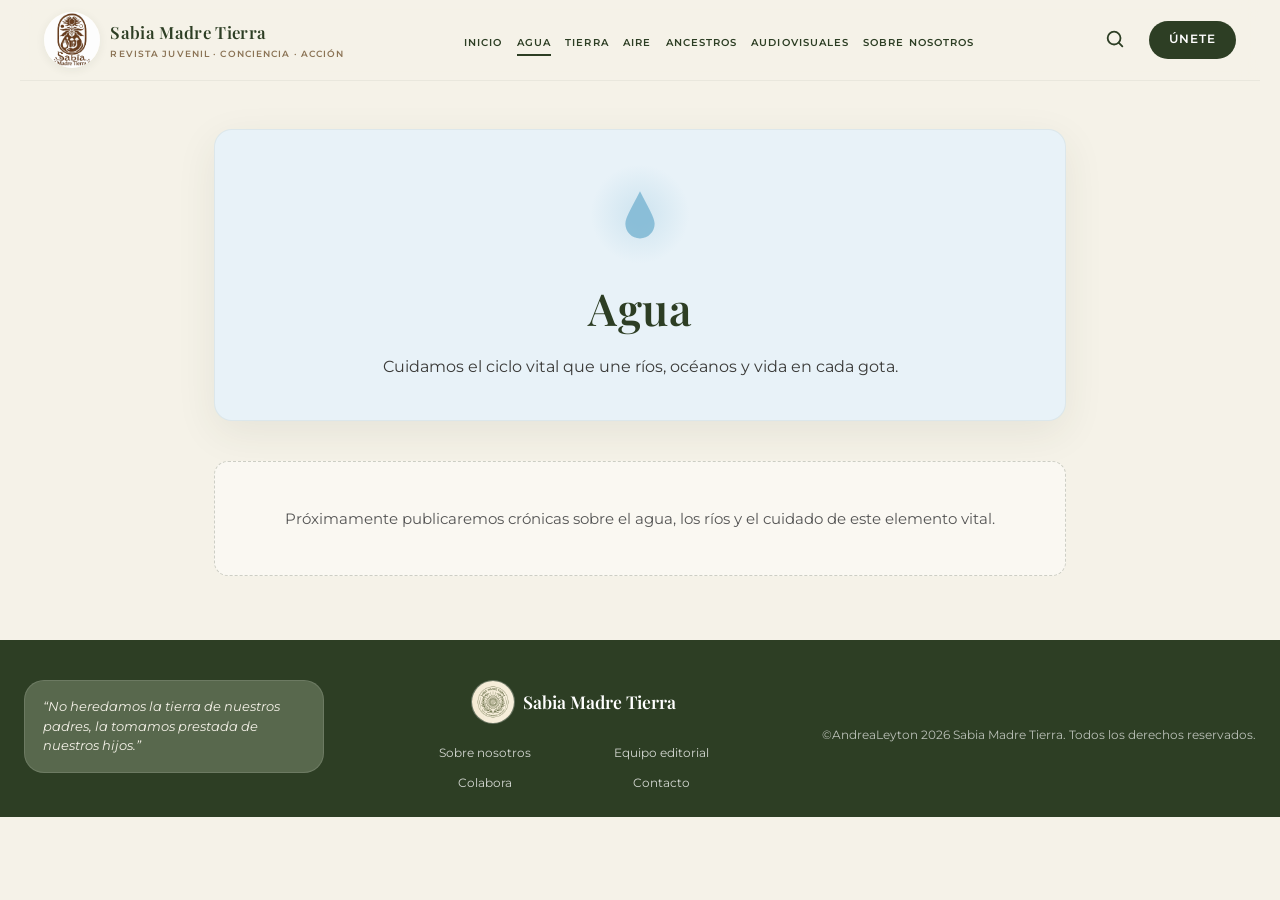
==== commit 63c74ea0: "Nueva version pagina web" ====
--- a/agua.html
+++ b/agua.html
@@ -45,7 +45,7 @@
         <li><a href="agua.html" class="is-active" aria-current="page">Agua</a></li>
         <li><a href="tierra.html">Tierra</a></li>
         <li><a href="aire.html">Aire</a></li>
-        <li><a href="clima.html">Clima</a></li>
+        <li><a href="clima.html">Ancestros</a></li>
         <li><a href="index.html#audiovisuales">Audiovisuales</a></li>
         <li><a href="sobre-nosotros.html">Sobre nosotros</a></li>
         <li class="nav-item-cta"><a href="index.html#comunidad" class="nav-cta">Únete</a></li>
@@ -94,7 +94,7 @@
           </ul>
         </nav>
       </div>
-      <p class="footer-copy">© 2024 Sabia Madre Tierra. Todos los derechos reservados.</p>
+      <p class="footer-copy">©AndreaLeyton 2026 Sabia Madre Tierra. Todos los derechos reservados.</p>
     </div>
   </footer>
 
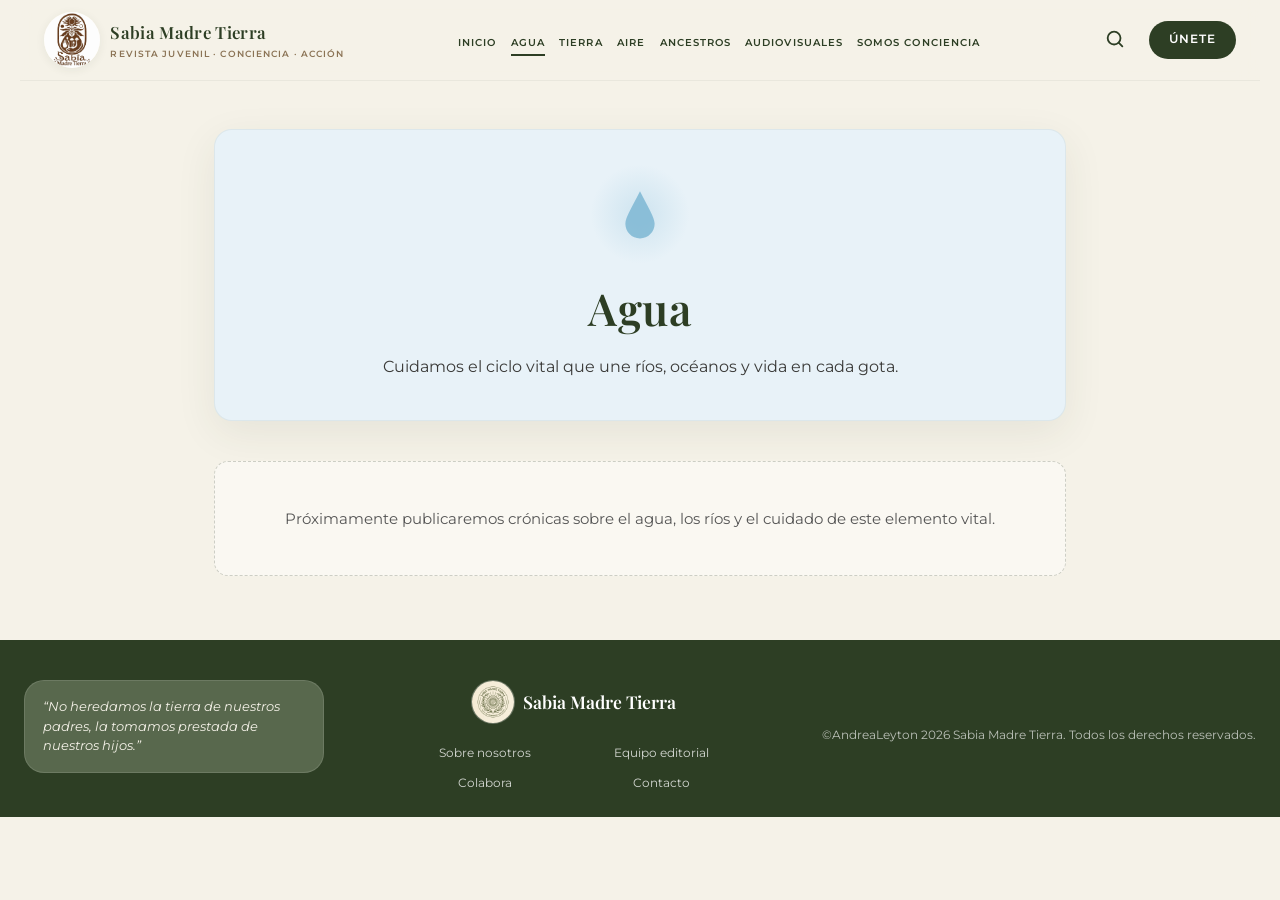
==== commit c054b354: "Ultimos cambios" ====
--- a/agua.html
+++ b/agua.html
@@ -47,7 +47,7 @@
         <li><a href="aire.html">Aire</a></li>
         <li><a href="clima.html">Ancestros</a></li>
         <li><a href="index.html#audiovisuales">Audiovisuales</a></li>
-        <li><a href="sobre-nosotros.html">Sobre nosotros</a></li>
+        <li><a href="sobre-nosotros.html">Somos conciencia</a></li>
         <li class="nav-item-cta"><a href="index.html#comunidad" class="nav-cta">Únete</a></li>
       </ul>
     </nav>
--- a/styles.css
+++ b/styles.css
@@ -924,6 +924,425 @@
   color: #555;
 }
 
+/* Crónica editorial (Tierra) */
+.page-article {
+  padding: clamp(2rem, 5vw, 3.5rem) var(--page-gutter) clamp(3.5rem, 7vw, 5rem);
+  max-width: 1240px;
+  margin: 0 auto;
+  width: 100%;
+}
+
+.page-article--tierra {
+  background: var(--cream);
+}
+
+.cronica-article {
+  margin: 0;
+}
+
+.cronica-header {
+  text-align: center;
+  margin-bottom: clamp(2rem, 4vw, 3rem);
+}
+
+.cronica-kicker {
+  margin: 0 0 0.85rem;
+  font-family: var(--font-serif);
+  font-size: 0.72rem;
+  font-weight: 600;
+  letter-spacing: 0.28em;
+  text-transform: uppercase;
+  color: var(--brown-muted);
+}
+
+.cronica-title {
+  margin: 0 0 0.65rem;
+  font-family: var(--font-serif);
+  font-size: clamp(2rem, 5.5vw, 3.25rem);
+  font-weight: 600;
+  line-height: 1.15;
+  color: var(--forest);
+  letter-spacing: 0.01em;
+}
+
+.cronica-title em {
+  font-style: italic;
+  font-weight: 500;
+}
+
+.cronica-byline {
+  margin: 0 0 1.25rem;
+  font-size: 0.82rem;
+  font-weight: 500;
+  letter-spacing: 0.04em;
+  color: var(--brown-muted);
+}
+
+.cronica-ornament {
+  display: flex;
+  align-items: center;
+  justify-content: center;
+  gap: 0.65rem;
+  margin: 0 auto;
+  max-width: 12rem;
+}
+
+.cronica-ornament--inline {
+  margin: 1.5rem auto;
+}
+
+.cronica-ornament-line {
+  flex: 1;
+  height: 1px;
+  background: rgba(139, 115, 85, 0.45);
+}
+
+.cronica-ornament-diamond {
+  width: 7px;
+  height: 7px;
+  background: var(--brown-muted);
+  transform: rotate(45deg);
+  flex-shrink: 0;
+  opacity: 0.7;
+}
+
+.cronica-intro-grid {
+  display: grid;
+  grid-template-columns: minmax(0, 1fr) minmax(0, 1.35fr) minmax(0, 1fr);
+  gap: clamp(1.5rem, 3vw, 2.75rem);
+  align-items: start;
+  margin-bottom: clamp(2.5rem, 5vw, 4rem);
+}
+
+.cronica-aside--left {
+  display: flex;
+  flex-direction: column;
+  gap: 1.5rem;
+  padding: 0.5rem 0.75rem 0 0;
+  overflow: visible;
+}
+
+.cronica-figure {
+  margin: 0.5rem 0 0 0.85rem;
+  width: min(100%, 350px);
+  aspect-ratio: 4/ 4;
+  border-radius: 60% 40% 70% 30% / 40% 60% 30% 70%;
+  overflow: hidden;
+  transform: none;
+  box-shadow: 15px 20px 40px rgba(45, 62, 36, 0.15);
+  transition: border-radius 0.5s ease, box-shadow 0.35s ease;
+}
+
+.cronica-figure:hover {
+  border-radius: 40% 60% 30% 70% / 60% 40% 70% 30%;
+  box-shadow: 10px 15px 30px rgba(45, 62, 36, 0.2);
+}
+
+.cronica-figure img {
+  width: 100%;
+  height: 100%;
+  object-fit: cover;
+  display: block;
+}
+
+.cronica-pull-quote {
+  margin: 0;
+  padding: 0;
+  border: none;
+  position: relative;
+}
+
+.cronica-quote-mark {
+  display: block;
+  font-family: var(--font-serif);
+  font-size: clamp(3.5rem, 8vw, 5rem);
+  line-height: 0.85;
+  color: rgba(139, 115, 85, 0.35);
+  margin-bottom: -0.25rem;
+}
+
+.cronica-pull-quote p {
+  margin: 0 0 0.85rem;
+  font-family: var(--font-serif);
+  font-size: clamp(1.05rem, 2.4vw, 1.35rem);
+  font-style: italic;
+  line-height: 1.45;
+  color: var(--forest);
+}
+
+.cronica-pull-quote cite {
+  display: block;
+  font-family: var(--font-sans);
+  font-size: 0.78rem;
+  font-style: normal;
+  font-weight: 600;
+  letter-spacing: 0.04em;
+  color: var(--brown-muted);
+}
+
+.cronica-botanical-deco {
+  margin-top: auto;
+  color: var(--sage);
+  opacity: 0.6;
+}
+
+.cronica-main-col {
+  text-align: center;
+  padding-top: 0.25rem;
+}
+
+.cronica-main-col p {
+  margin: 0;
+  font-family: var(--font-serif);
+  font-size: clamp(0.95rem, 2vw, 1.05rem);
+  line-height: 1.75;
+  color: var(--text-body);
+}
+
+.cronica-aside--right {
+  padding-top: 0.15rem;
+}
+
+.cronica-aside-icon {
+  color: var(--brown-muted);
+  margin-bottom: 0.65rem;
+  opacity: 0.75;
+}
+
+.cronica-aside-title {
+  margin: 0 0 1rem;
+  font-family: var(--font-serif);
+  font-size: clamp(1.15rem, 2.5vw, 1.4rem);
+  font-weight: 600;
+  color: var(--forest);
+  line-height: 1.3;
+}
+
+.cronica-aside--right p {
+  margin: 0 0 0.9rem;
+  font-size: 0.82rem;
+  line-height: 1.65;
+  color: var(--text-body);
+}
+
+.btn-earth {
+  display: inline-flex;
+  align-items: center;
+  gap: 0.45rem;
+  margin-top: 0.5rem;
+  padding: 0.65rem 1.1rem;
+  font-size: 0.68rem;
+  font-weight: 700;
+  letter-spacing: 0.1em;
+  text-transform: uppercase;
+  color: var(--forest);
+  background: var(--earth-card);
+  border: 1px solid rgba(139, 115, 85, 0.25);
+  transition: background 0.2s, border-color 0.2s;
+}
+
+.btn-earth:hover {
+  background: #e8dcc8;
+  border-color: rgba(139, 115, 85, 0.4);
+}
+
+.cronica-cta svg {
+  flex-shrink: 0;
+}
+
+.cronica-body {
+  max-width: 52rem;
+  margin: 0 auto;
+  padding-top: 0.5rem;
+  border-top: 1px solid rgba(45, 62, 36, 0.08);
+}
+
+.cronica-section {
+  padding: clamp(1.75rem, 4vw, 2.5rem) 0;
+  border-bottom: 1px solid rgba(45, 62, 36, 0.06);
+}
+
+.cronica-section:last-child {
+  border-bottom: none;
+  padding-bottom: 0;
+}
+
+.cronica-section-title {
+  margin: 0 0 1.25rem;
+  font-family: var(--font-serif);
+  font-size: clamp(1.35rem, 3vw, 1.75rem);
+  font-weight: 600;
+  color: var(--forest);
+  text-align: center;
+}
+
+.cronica-quote-heading {
+  margin: 0 0 1.25rem;
+  font-family: var(--font-serif);
+  font-size: clamp(1.1rem, 2.8vw, 1.45rem);
+  font-weight: 600;
+  font-style: italic;
+  line-height: 1.4;
+  color: var(--forest);
+  text-align: center;
+}
+
+.cronica-body p {
+  margin: 0 0 1.1rem;
+  font-family: var(--font-serif);
+  font-size: clamp(0.95rem, 2vw, 1.02rem);
+  line-height: 1.75;
+  color: var(--text-body);
+  text-align: justify;
+  hyphens: auto;
+}
+
+.cronica-body p:last-child {
+  margin-bottom: 0;
+}
+
+@media (max-width: 1023px) {
+  .cronica-intro-grid {
+    grid-template-columns: 1fr;
+    gap: 2rem;
+  }
+
+  .cronica-aside--left {
+    display: grid;
+    grid-template-columns: minmax(0, 220px) 1fr;
+    gap: 1.5rem;
+    align-items: start;
+  }
+
+  .cronica-botanical-deco {
+    display: none;
+  }
+
+  .cronica-main-col {
+    order: -1;
+    grid-column: 1 / -1;
+  }
+
+  .cronica-header {
+    order: -2;
+  }
+}
+
+/* ==========================================================================
+   CARRUSEL DE FOTOS — COMPORTAMIENTO DE DESLIZAMIENTO
+   ========================================================================== */
+
+   .cronica-carousel-container {
+    max-width: 800px;
+    margin: 3.5rem auto;
+    position: relative;
+    padding: 0 1rem;
+  }
+  
+  .cronica-carousel {
+    display: flex;
+    overflow-x: auto;
+    /* Estas propiedades activan el "imán" al deslizar en móviles */
+    scroll-snap-type: x mandatory;
+    scroll-behavior: smooth;
+    -webkit-overflow-scrolling: touch; /* Suavidad extrema en iOS */
+    
+    border-radius: 12px;
+    box-shadow: 0 8px 24px rgba(0, 0, 0, 0.08);
+    cursor: grab; /* Indica visualmente que se puede arrastrar */
+  }
+  
+  .cronica-carousel:active {
+    cursor: grabbing; /* Cambia el cursor mientras se arrastra */
+  }
+  
+  /* Ocultar barras de scroll en todos los navegadores */
+  .cronica-carousel::-webkit-scrollbar {
+    display: none;
+  }
+  .cronica-carousel {
+    scrollbar-width: none; 
+  }
+  
+  .cronica-carousel-item {
+    flex: 0 0 100%;
+    scroll-snap-align: start;
+    position: relative;
+    user-select: none; /* Evita que se seleccione el texto/imagen al arrastrar */
+  }
+  
+  .cronica-carousel-item img {
+    width: 100%;
+    height: 550px;
+    object-fit: cover;
+    pointer-events: none; /* Evita que el navegador interfiera con el arrastre de la imagen */
+  }
+  
+  .cronica-carousel-caption {
+    background: linear-gradient(to top, rgba(0, 0, 0, 0.85) 0%, rgba(0, 0, 0, 0.4) 70%, transparent 100%);
+    position: absolute;
+    bottom: 0;
+    left: 0;
+    right: 0;
+    padding: 2.5rem 1.5rem 1.5rem;
+    color: #ffffff;
+  }
+  
+  .cronica-carousel-caption p {
+    margin: 0;
+    font-family: 'Montserrat', sans-serif;
+    font-size: 0.95rem;
+    line-height: 1.4;
+    
+    /* ==========================================================================
+      CAMBIOS PARA LEER EL TEXTO EN BLANCO
+      ========================================================================== */
+    color: #ffffff !important; /* Fuerza el color blanco puro */
+    text-shadow: 1px 1px 3px rgba(0, 0, 0, 0.5); /* Añade un sutil borde negro para que resalte */
+  }
+  
+  .cronica-carousel-nav {
+    display: flex;
+    justify-content: center;
+    gap: 0.75rem;
+    margin-top: 1.25rem;
+  }
+  
+  .cronica-carousel-nav a {
+    width: 10px;
+    height: 10px;
+    border-radius: 50%;
+    background-color: #ccc5b9;
+    transition: all 0.3s ease;
+  }
+  
+  /* Responsive */
+  @media (max-width: 768px) {
+    .cronica-carousel-item img {
+      height: 420px;
+    }
+  }
+
+@media (max-width: 639px) {
+  .cronica-aside--left {
+    grid-template-columns: 1fr;
+  }
+
+  .cronica-figure {
+    width: min(100%, 260px);
+    margin: 0.75rem auto 0;
+    transform: rotate(-7deg);
+  }
+
+  .cronica-figure:hover {
+    transform: rotate(-5deg) scale(1.02);
+  }
+
+  .cronica-body p {
+    text-align: left;
+  }
+}
+
 /* Página de video */
 .page-video {
   padding: clamp(1.5rem, 4vw, 2.5rem) clamp(1rem, 4vw, 1.5rem) clamp(3rem, 6vw, 4rem);
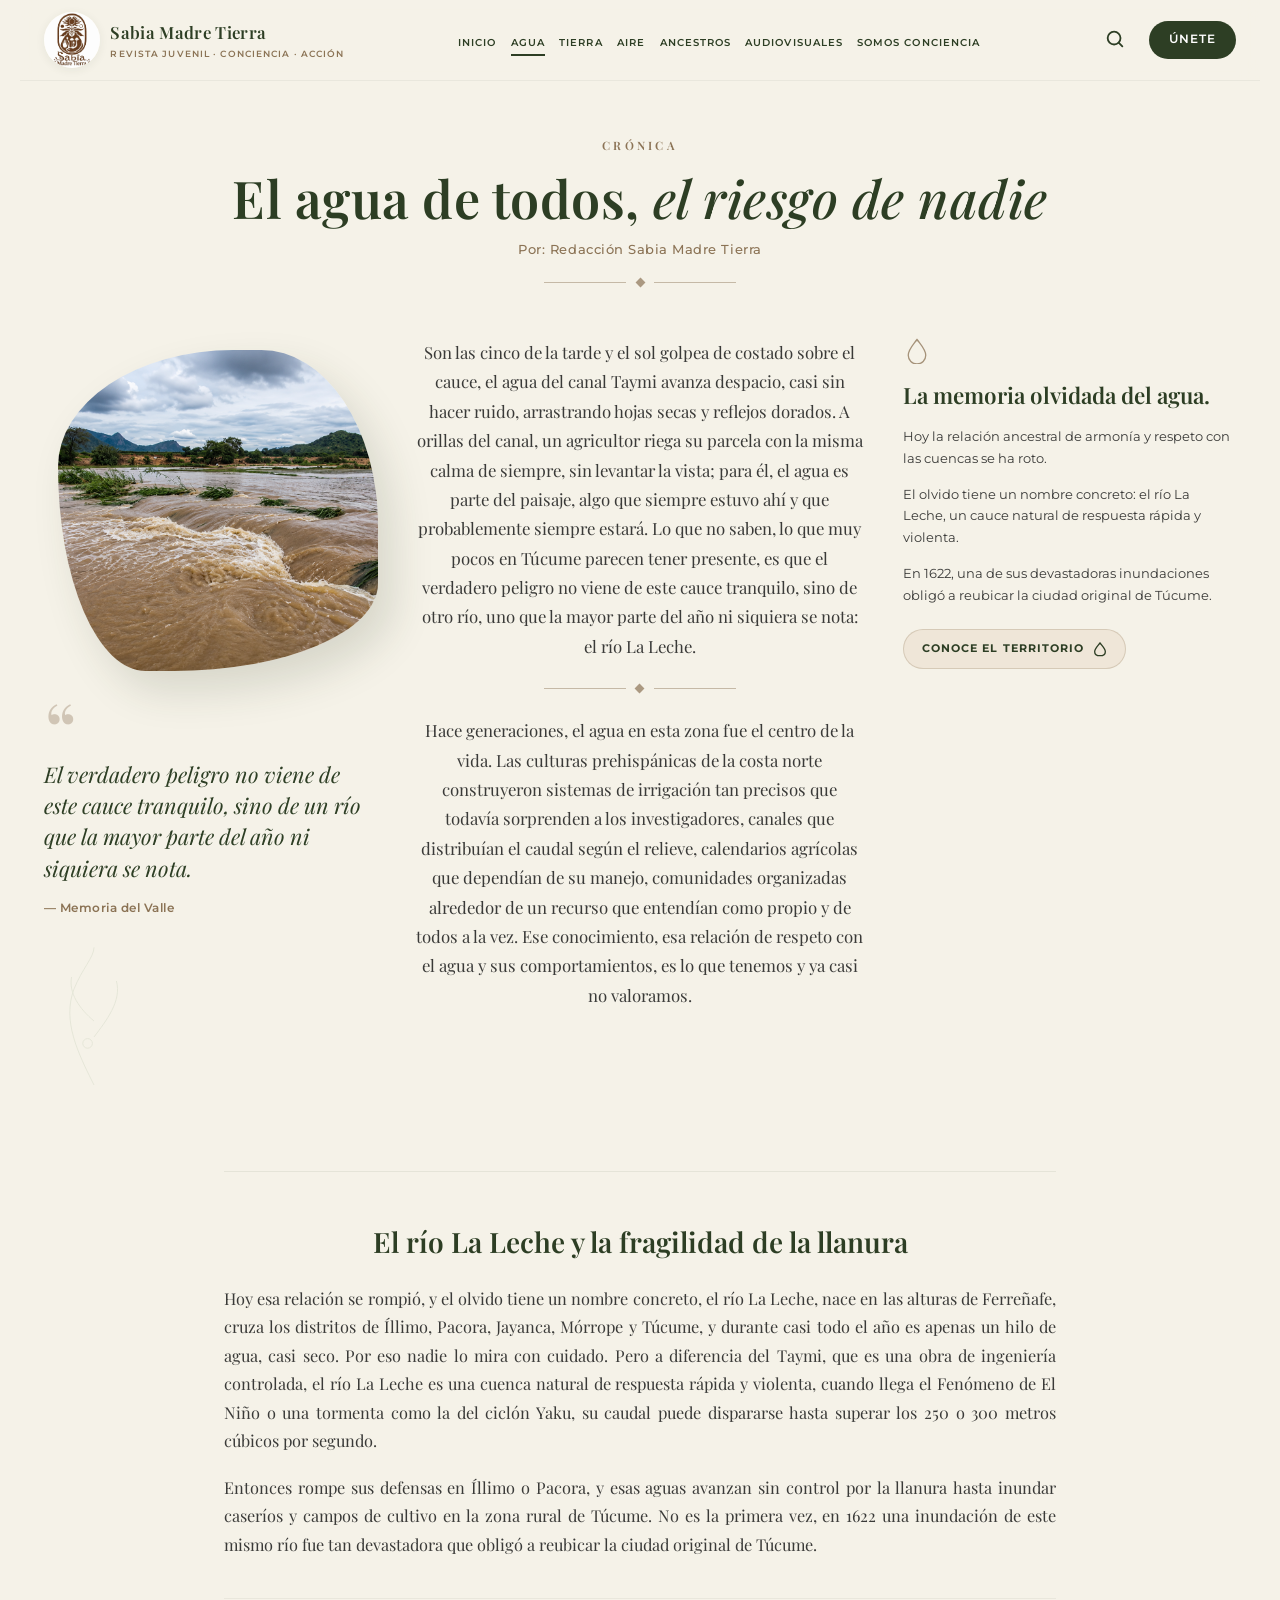
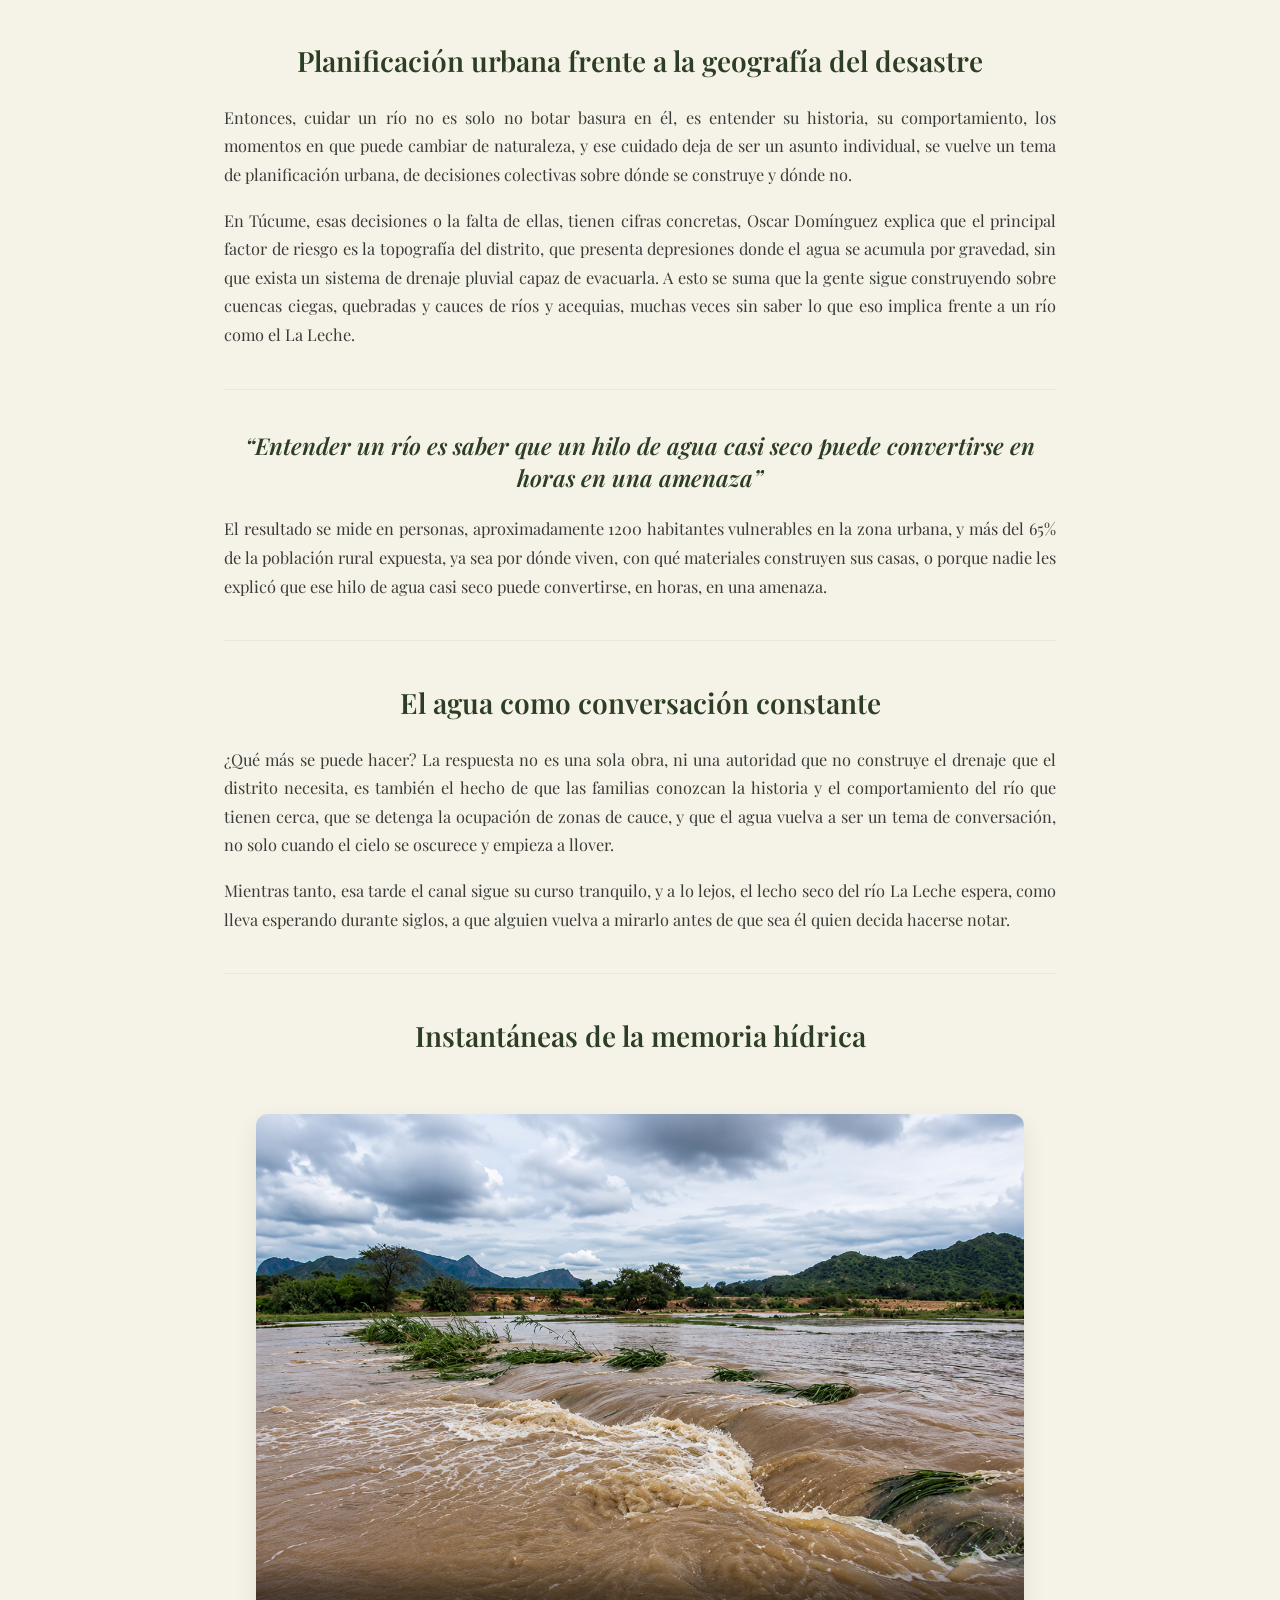
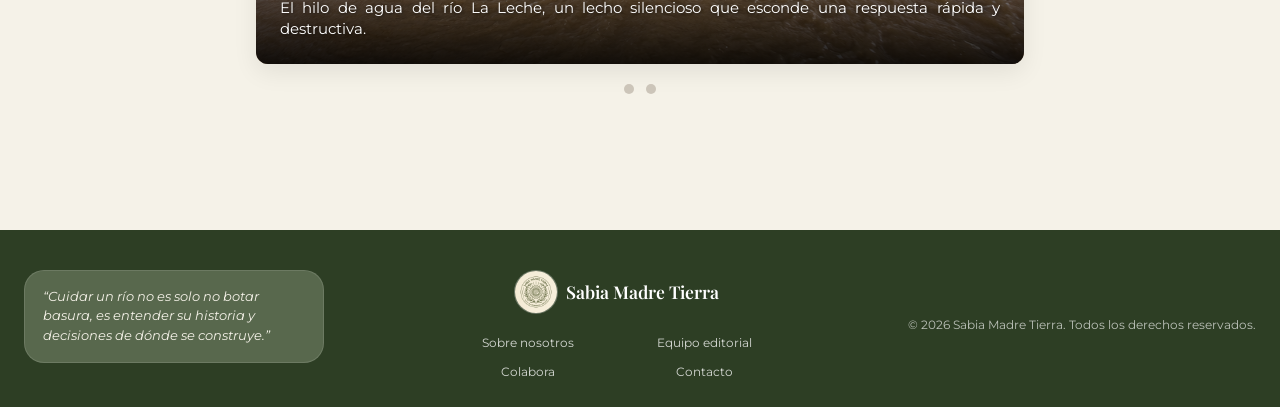
==== commit fa23f120: "nuevos cambios" ====
--- a/agua.html
+++ b/agua.html
@@ -54,29 +54,138 @@
     <button type="button" class="nav-backdrop" data-nav-close hidden aria-label="Cerrar menú"></button>
   </header>
 
-  <main class="page-chronicles">
-    <header class="chronicles-hero chronicles-hero--agua">
-      <div class="chronicles-hero-icon card-icon-wrap watercolor-blue" aria-hidden="true">
-        <span class="card-icon">
-          <svg viewBox="0 0 48 64" width="40" height="52"><path d="M24 4C14 24 6 36 6 44c0 10 8 18 18 18s18-8 18-18c0-8-8-20-18-40z" fill="#7EB8D4" opacity=".85"/></svg>
-        </span>
-      </div>
-      <h1 class="chronicles-title">Agua</h1>
-      <p class="chronicles-intro">Cuidamos el ciclo vital que une ríos, océanos y vida en cada gota.</p>
-    </header>
-
-    <section class="chronicles-list" aria-labelledby="chronicles-heading">
-      <h2 id="chronicles-heading" class="visually-hidden">Crónicas sobre agua</h2>
-      <!-- Añade cada crónica dentro de <ul class="chronicles-grid"> -->
-      <ul class="chronicles-grid"></ul>
-      <p class="chronicles-empty">Próximamente publicaremos crónicas sobre el agua, los ríos y el cuidado de este elemento vital.</p>
-    </section>
+  <main class="page-article page-article--agua">
+    <article class="cronica-article">
+      <header class="cronica-header">
+        <p class="cronica-kicker">Crónica</p>
+        <h1 class="cronica-title">El agua de todos, <em>el riesgo de nadie</em></h1>
+        <p class="cronica-byline">Por: Redacción Sabia Madre Tierra</p>
+        <div class="cronica-ornament" aria-hidden="true">
+          <span class="cronica-ornament-line"></span>
+          <span class="cronica-ornament-diamond"></span>
+          <span class="cronica-ornament-line"></span>
+        </div>
+      </header>
+
+      <div class="cronica-intro-grid">
+        <aside class="cronica-aside cronica-aside--left">
+          <figure class="cronica-figure">
+            <img
+              src="imagenes/aire.png"
+              alt="Agricultor regando su parcela a orillas del canal controlado Taymi bajo el sol de Túcume"
+              width="350"
+              height="500"
+              loading="eager"
+              decoding="async"
+            />
+          </figure>
+          <blockquote class="cronica-pull-quote">
+            <span class="cronica-quote-mark" aria-hidden="true">“</span>
+            <p>El verdadero peligro no viene de este cauce tranquilo, sino de un río que la mayor parte del año ni siquiera se nota.</p>
+            <cite>— Memoria del Valle</cite>
+          </blockquote>
+          <div class="cronica-botanical-deco" aria-hidden="true">
+            <!-- Icono decorativo adaptado sutilmente al flujo hídrico -->
+            <svg viewBox="0 0 120 200" width="100" height="160" fill="none" stroke="currentColor" stroke-width="1.2" opacity="0.35">
+              <path d="M60 180 C40 140 20 100 35 60 C45 35 60 20 60 8"/>
+              <path d="M60 120 C75 100 95 75 88 50"/>
+              <path d="M60 100 C42 85 28 65 32 45"/>
+              <circle cx="52" cy="128" r="6"/>
+            </svg>
+          </div>
+        </aside>
+
+        <div class="cronica-main-col">
+          <p>Son las cinco de la tarde y el sol golpea de costado sobre el cauce, el agua del canal Taymi avanza despacio, casi sin hacer ruido, arrastrando hojas secas y reflejos dorados. A orillas del canal, un agricultor riega su parcela con la misma calma de siempre, sin levantar la vista; para él, el agua es parte del paisaje, algo que siempre estuvo ahí y que probablemente siempre estará. Lo que no saben, lo que muy pocos en Túcume parecen tener presente, es que el verdadero peligro no viene de este cauce tranquilo, sino de otro río, uno que la mayor parte del año ni siquiera se nota: el río La Leche.</p>
+          <div class="cronica-ornament cronica-ornament--inline" aria-hidden="true">
+            <span class="cronica-ornament-line"></span>
+            <span class="cronica-ornament-diamond"></span>
+            <span class="cronica-ornament-line"></span>
+          </div>
+          <p>Hace generaciones, el agua en esta zona fue el centro de la vida. Las culturas prehispánicas de la costa norte construyeron sistemas de irrigación tan precisos que todavía sorprenden a los investigadores, canales que distribuían el caudal según el relieve, calendarios agrícolas que dependían de su manejo, comunidades organizadas alrededor de un recurso que entendían como propio y de todos a la vez. Ese conocimiento, esa relación de respeto con el agua y sus comportamientos, es lo que tenemos y ya casi no valoramos.</p>
+        </div>
+
+        <aside class="cronica-aside cronica-aside--right" id="botiquin">
+          <div class="cronica-aside-icon" aria-hidden="true">
+            <svg viewBox="0 0 32 32" width="28" height="28" fill="none" stroke="currentColor" stroke-width="1.5">
+              <path d="M16 4 C10 12 6 16 6 22 A 10 10 0 0 0 26 22 C 26 16 22 12 16 4 Z"/>
+            </svg>
+          </div>
+          <h2 class="cronica-aside-title">La memoria olvidada del agua.</h2>
+          <p>Hoy la relación ancestral de armonía y respeto con las cuencas se ha roto.</p>
+          <p>El olvido tiene un nombre concreto: el río La Leche, un cauce natural de respuesta rápida y violenta.</p>
+          <p>En 1622, una de sus devastadoras inundaciones obligó a reubicar la ciudad original de Túcume.</p>
+          <a href="#riesgo-y-territorio" class="btn btn-earth btn-pill cronica-cta">
+            <span>Conoce el territorio</span>
+            <svg width="16" height="16" viewBox="0 0 24 24" fill="none" stroke="currentColor" stroke-width="2" aria-hidden="true">
+              <path d="M12 3C8 8 4 12 4 16c0 4 3.5 6 8 6s8-2 8-6c0-4-4-8-8-13z"/>
+            </svg>
+          </a>
+        </aside>
+      </div>
+
+      <div class="cronica-body">
+        <section class="cronica-section" id="riesgo-y-territorio" aria-labelledby="vivero-heading">
+          <h2 id="vivero-heading" class="cronica-section-title">El río La Leche y la fragilidad de la llanura</h2>
+          <p>Hoy esa relación se rompió, y el olvido tiene un nombre concreto, el río La Leche, nace en las alturas de Ferreñafe, cruza los distritos de Íllimo, Pacora, Jayanca, Mórrope y Túcume, y durante casi todo el año es apenas un hilo de agua, casi seco. Por eso nadie lo mira con cuidado. Pero a diferencia del Taymi, que es una obra de ingeniería controlada, el río La Leche es una cuenca natural de respuesta rápida y violenta, cuando llega el Fenómeno de El Niño o una tormenta como la del ciclón Yaku, su caudal puede dispararse hasta superar los 250 o 300 metros cúbicos por segundo.</p>
+          <p>Entonces rompe sus defensas en Íllimo o Pacora, y esas aguas avanzan sin control por la llanura hasta inundar caseríos y campos de cultivo en la zona rural de Túcume. No es la primera vez, en 1622 una inundación de este mismo río fue tan devastadora que obligó a reubicar la ciudad original de Túcume.</p>
+        </section>
+
+        <section class="cronica-section" aria-labelledby="cuidado-heading">
+          <h2 id="cuidado-heading" class="cronica-section-title">Planificación urbana frente a la geografía del desastre</h2>
+          <p>Entonces, cuidar un río no es solo no botar basura en él, es entender su historia, su comportamiento, los momentos en que puede cambiar de naturaleza, y ese cuidado deja de ser un asunto individual, se vuelve un tema de planificación urbana, de decisiones colectivas sobre dónde se construye y dónde no.</p>
+          <p>En Túcume, esas decisiones o la falta de ellas, tienen cifras concretas, Oscar Domínguez explica que el principal factor de riesgo es la topografía del distrito, que presenta depresiones donde el agua se acumula por gravedad, sin que exista un sistema de drenaje pluvial capaz de evacuarla. A esto se suma que la gente sigue construyendo sobre cuencas ciegas, quebradas y cauces de ríos y acequias, muchas veces sin saber lo que eso implica frente a un río como el La Leche.</p>
+        </section>
+
+        <section class="cronica-section" aria-labelledby="memoria-heading">
+          <h2 id="memoria-heading" class="cronica-quote-heading">“Entender un río es saber que un hilo de agua casi seco puede convertirse en horas en una amenaza”</h2>
+          <p>El resultado se mide en personas, aproximadamente 1200 habitantes vulnerables en la zona urbana, y más del 65% de la población rural expuesta, ya sea por dónde viven, con qué materiales construyen sus casas, o porque nadie les explicó que ese hilo de agua casi seco puede convertirse, en horas, en una amenaza.</p>
+        </section>
+
+        <section class="cronica-section" aria-labelledby="identidad-heading">
+          <h2 id="identidad-heading" class="cronica-section-title">El agua como conversación constante</h2>
+          <p>¿Qué más se puede hacer? La respuesta no es una sola obra, ni una autoridad que no construye el drenaje que el distrito necesita, es también el hecho de que las familias conozcan la historia y el comportamiento del río que tienen cerca, que se detenga la ocupación de zonas de cauce, y que el agua vuelva a ser un tema de conversación, no solo cuando el cielo se oscurece y empieza a llover.</p>
+          <p>Mientras tanto, esa tarde el canal sigue su curso tranquilo, y a lo lejos, el lecho seco del río La Leche espera, como lleva esperando durante siglos, a que alguien vuelva a mirarlo antes de que sea él quien decida hacerse notar.</p>
+        </section>
+
+        <section class="cronica-section" aria-labelledby="vivero-fotos-heading">
+          <h2 id="vivero-fotos-heading" class="cronica-section-title">Instantáneas de la memoria hídrica</h2>
+          
+          <!-- Carrusel de fotos integrado en la crónica -->
+          <div class="cronica-carousel-container">
+            <div class="cronica-carousel">
+              
+              <div class="cronica-carousel-item" id="slide-1">
+                <img src="/imagenes/aire.png" alt="Lecho casi seco del río La Leche cruzando el valle en época de estiaje" loading="lazy" />
+                <div class="cronica-carousel-caption">
+                  <p>El hilo de agua del río La Leche, un lecho silencioso que esconde una respuesta rápida y destructiva.</p>
+                </div>
+              </div>
+
+              <div class="cronica-carousel-item" id="slide-2">
+                <img src="/imagenes/agua-imagen.jpeg" alt="Campos agrícolas y caseríos rurales expuestos en las depresiones topográficas de Túcume" loading="lazy" />
+                <div class="cronica-carousel-caption">
+                  <p>Zonas rurales expuestas por la falta de drenaje integral y la ocupación de cuencas ciegas.</p>
+                </div>
+              </div>
+
+            </div>
+
+            <!-- Navegación interna (Puntos indicadores) -->
+            <div class="cronica-carousel-nav">
+              <a href="#slide-1" aria-label="Ir a la foto 1"></a>
+              <a href="#slide-2" aria-label="Ir a la foto 2"></a>
+            </div>
+          </div>
+        </section>
+      </div>
+    </article>
   </main>
 
   <footer class="site-footer">
     <div class="footer-inner">
       <blockquote class="footer-quote">
-        <span class="quote-bubble">“No heredamos la tierra de nuestros padres, la tomamos prestada de nuestros hijos.”</span>
+        <span class="quote-bubble">“Cuidar un río no es solo no botar basura, es entender su historia y decisiones de dónde se construye.”</span>
       </blockquote>
       <div class="footer-center">
         <div class="footer-brand">
@@ -94,10 +203,10 @@
           </ul>
         </nav>
       </div>
-      <p class="footer-copy">©AndreaLeyton 2026 Sabia Madre Tierra. Todos los derechos reservados.</p>
+      <p class="footer-copy">© 2026 Sabia Madre Tierra. Todos los derechos reservados.</p>
     </div>
   </footer>
 
   <script src="script.js"></script>
 </body>
-</html>
+</html>
